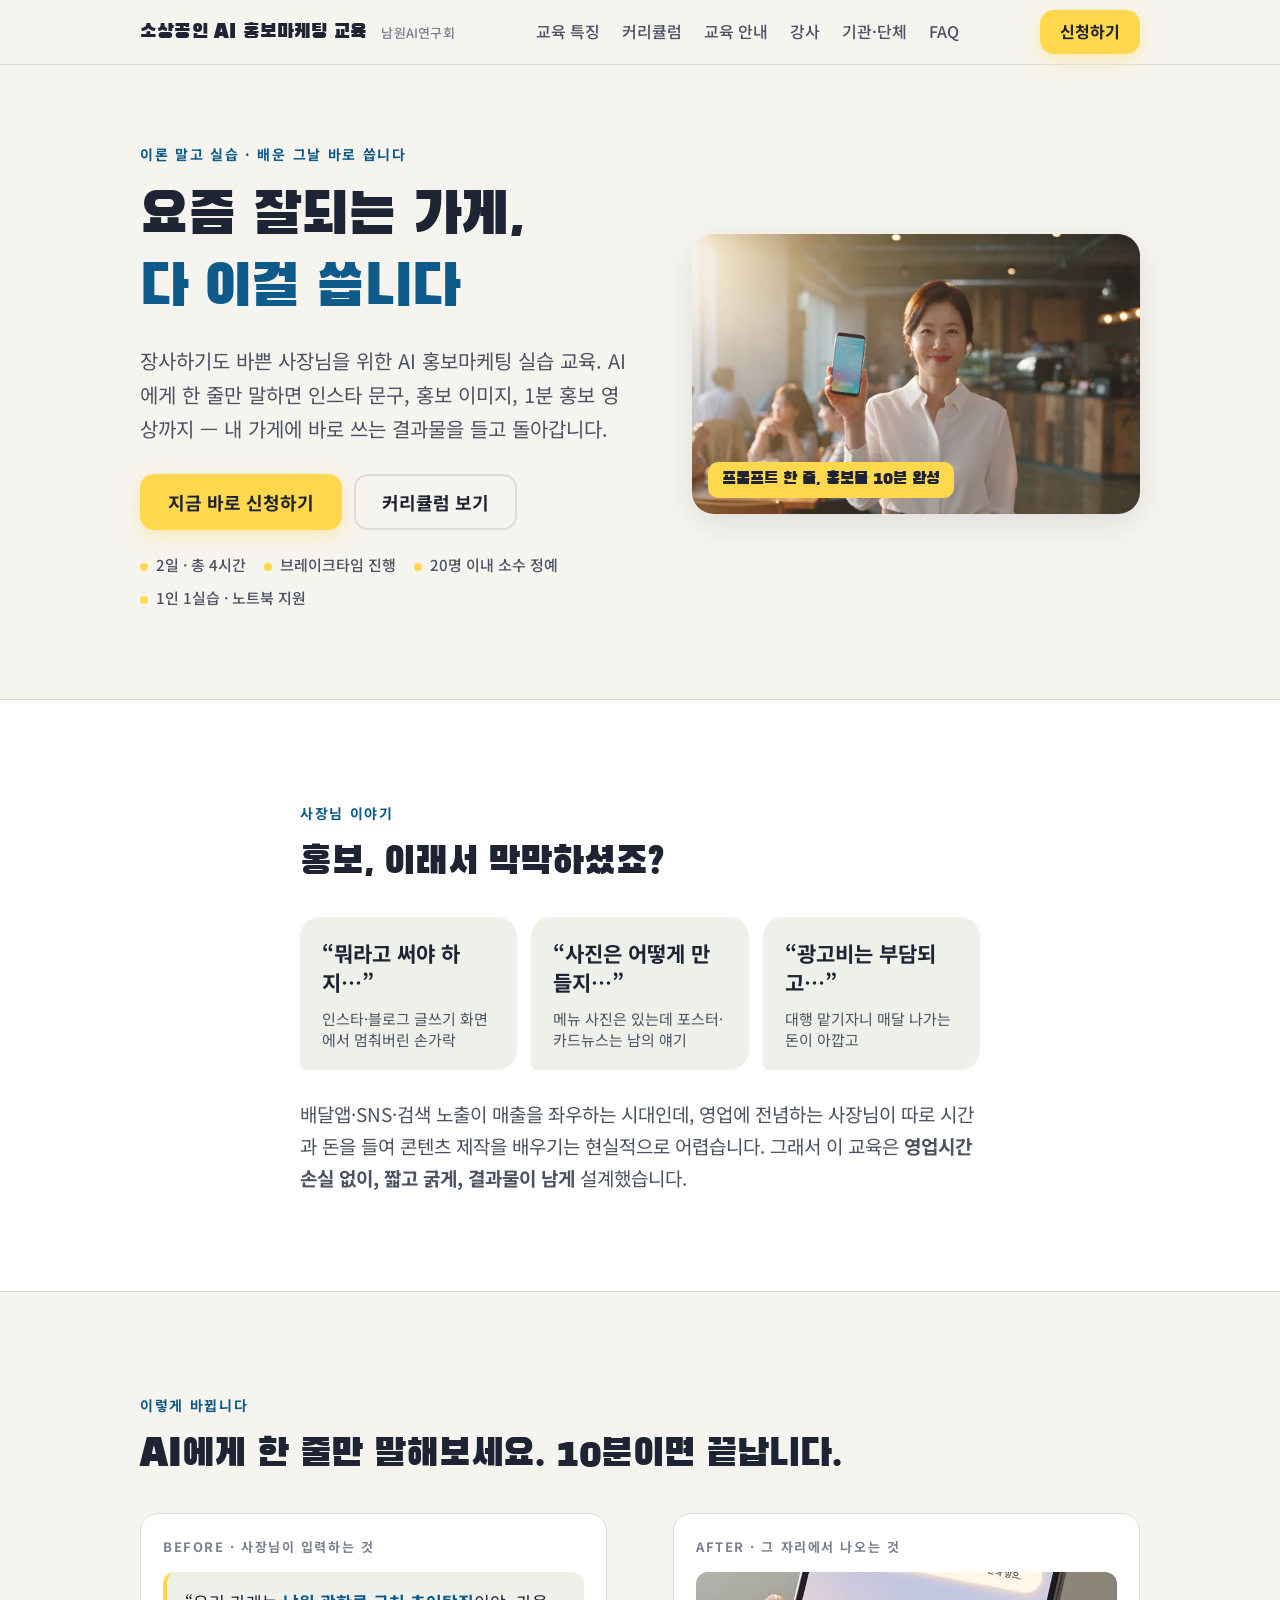
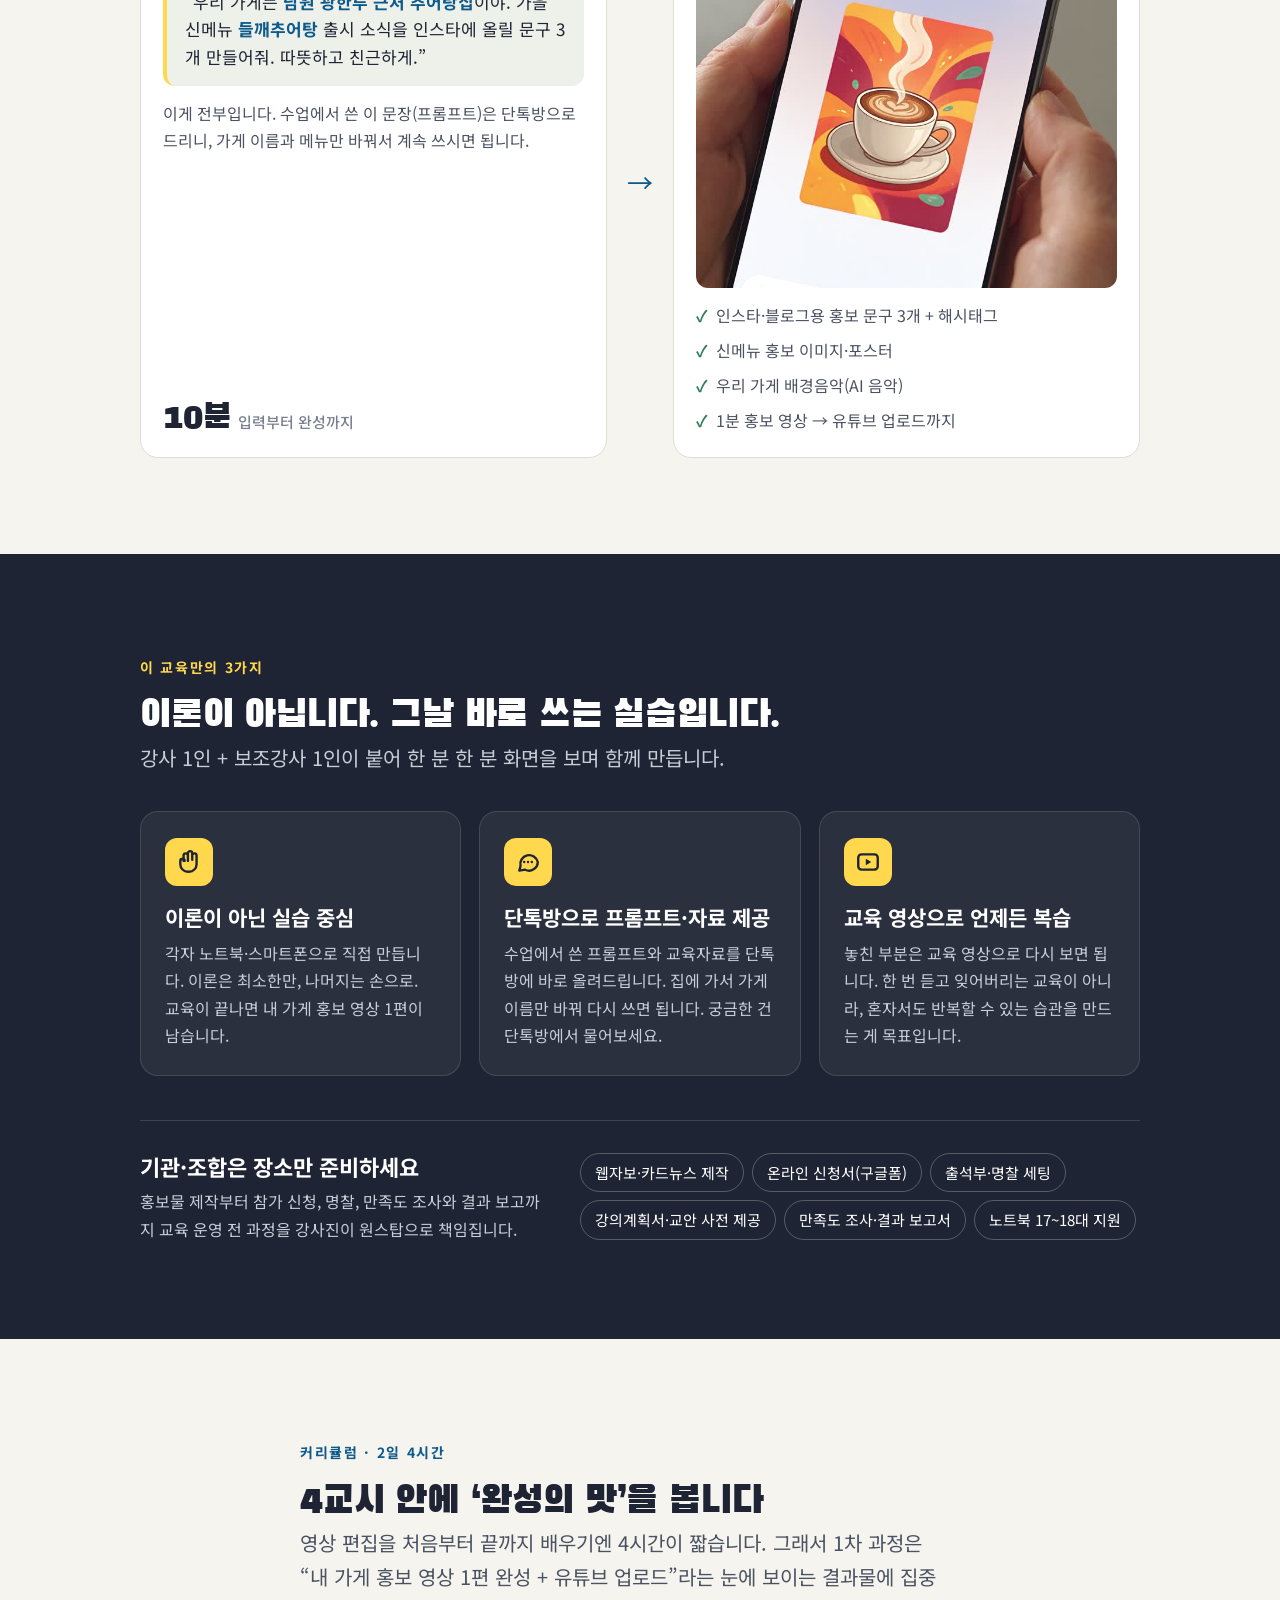
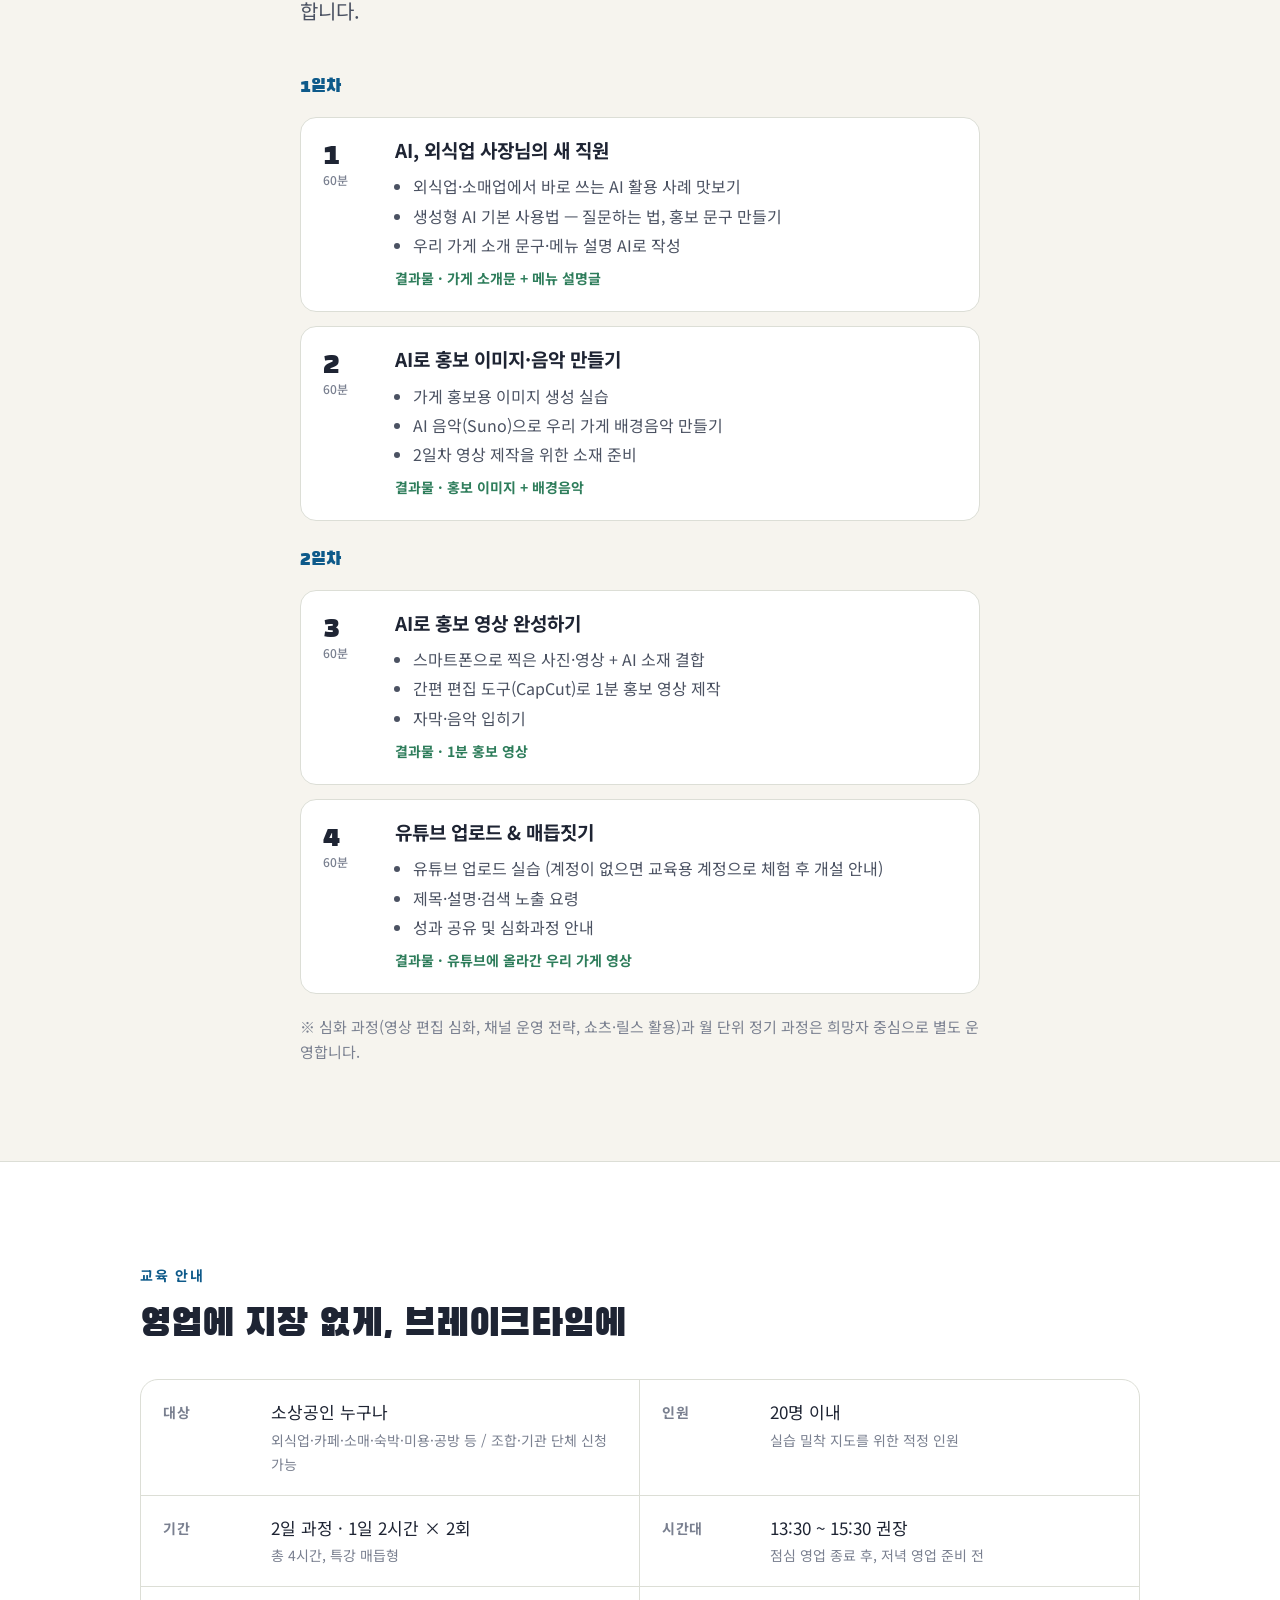
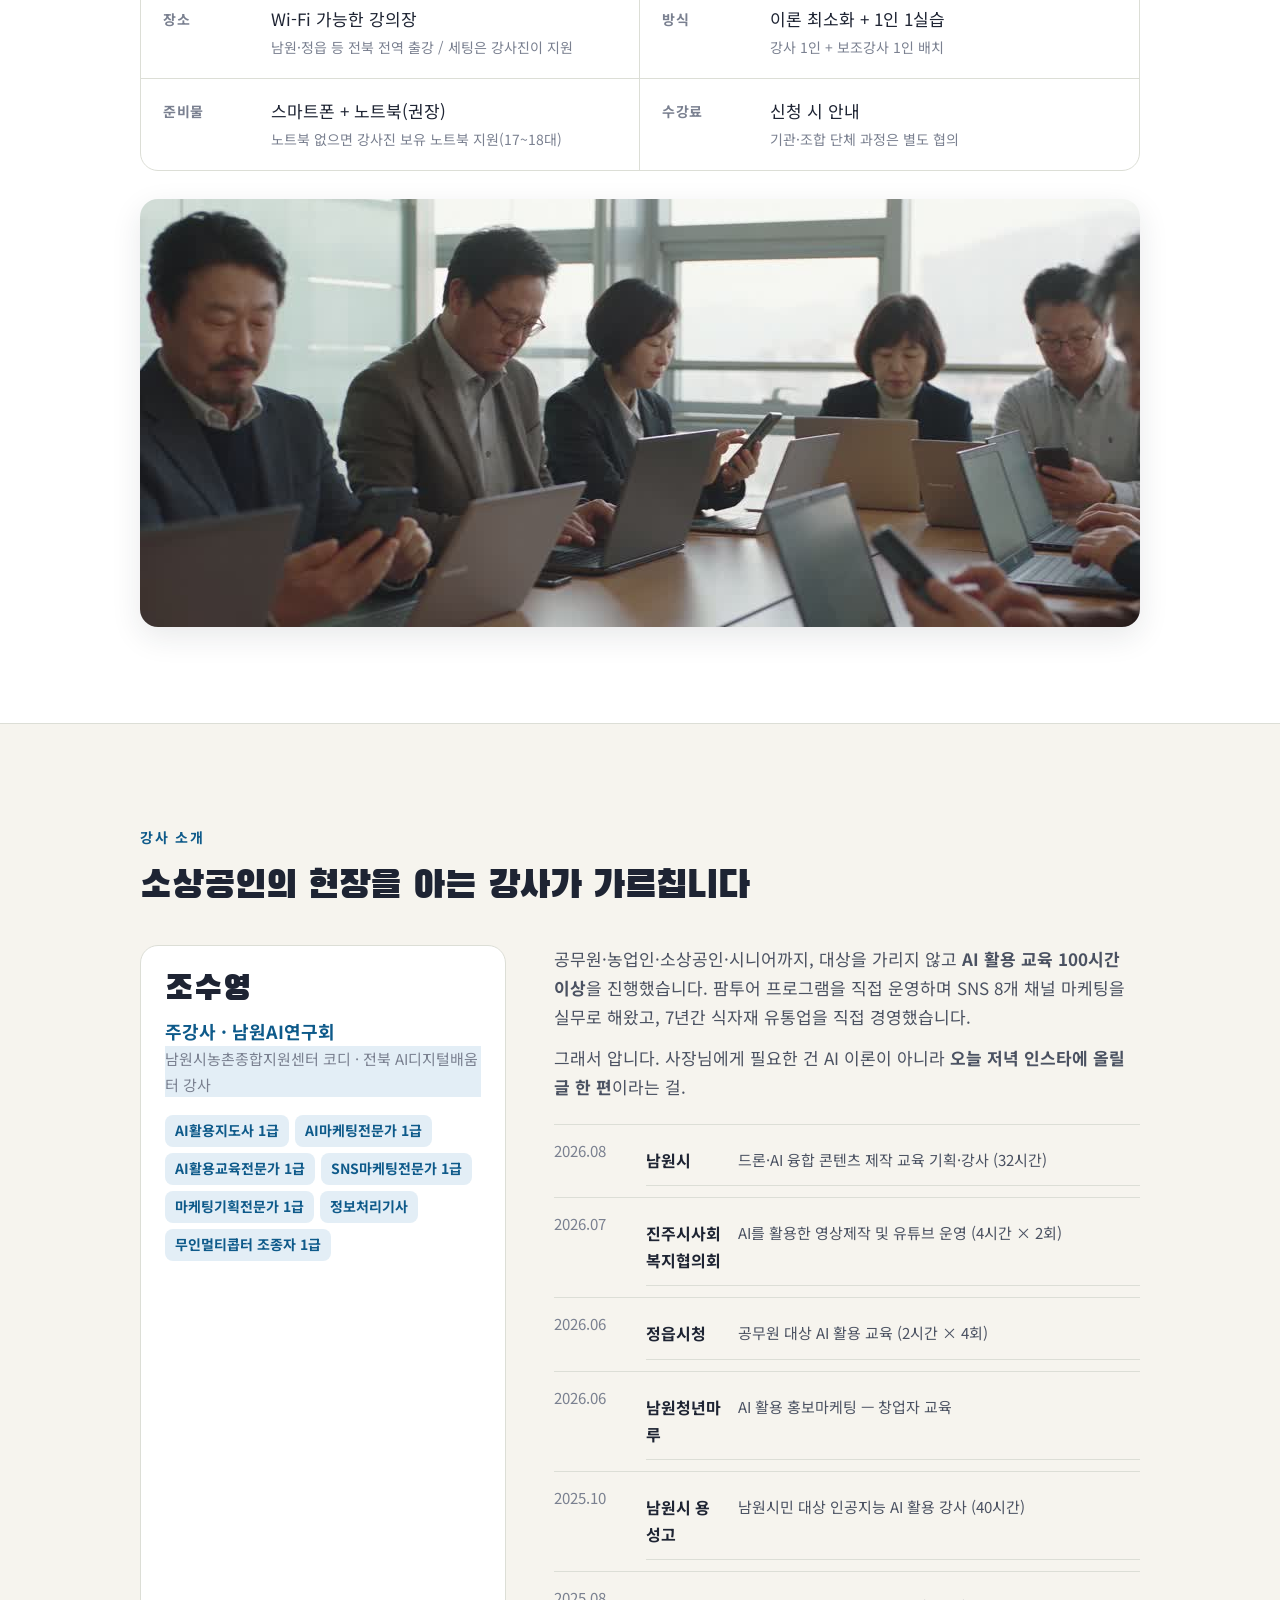
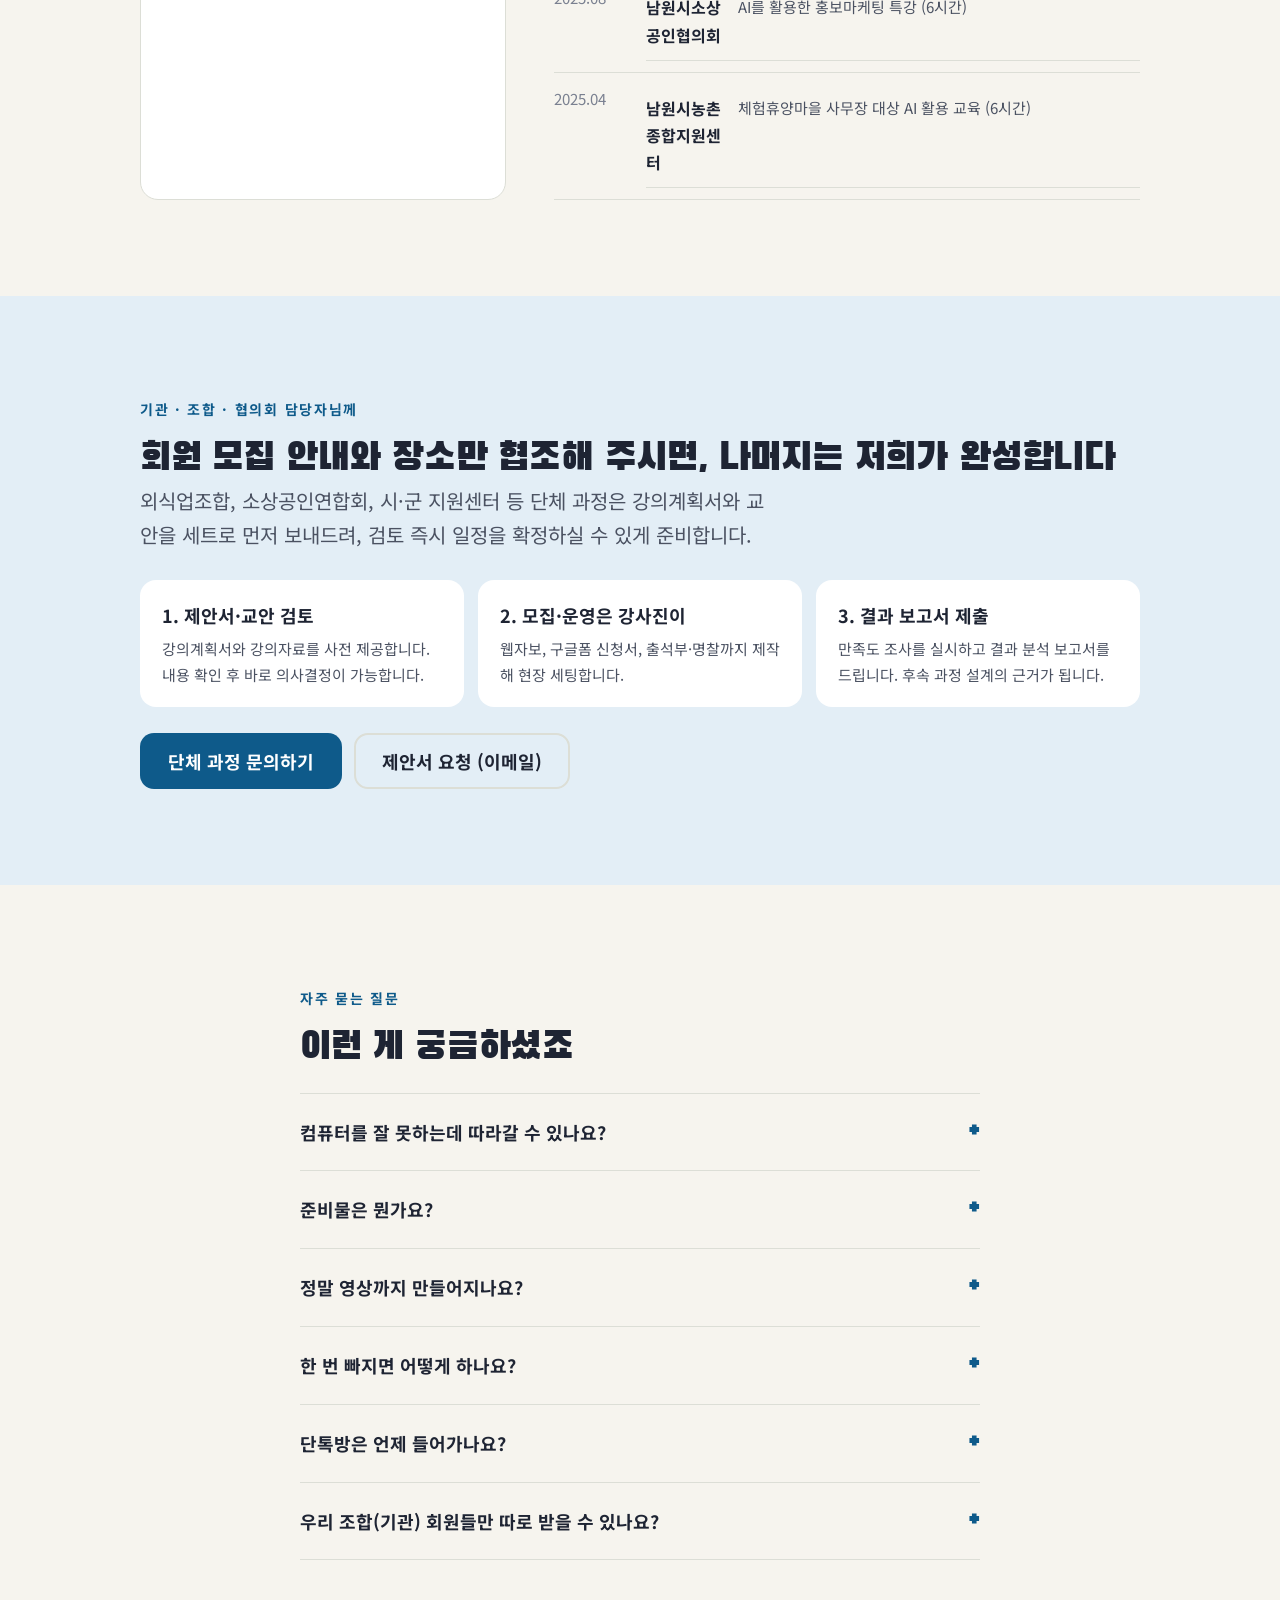
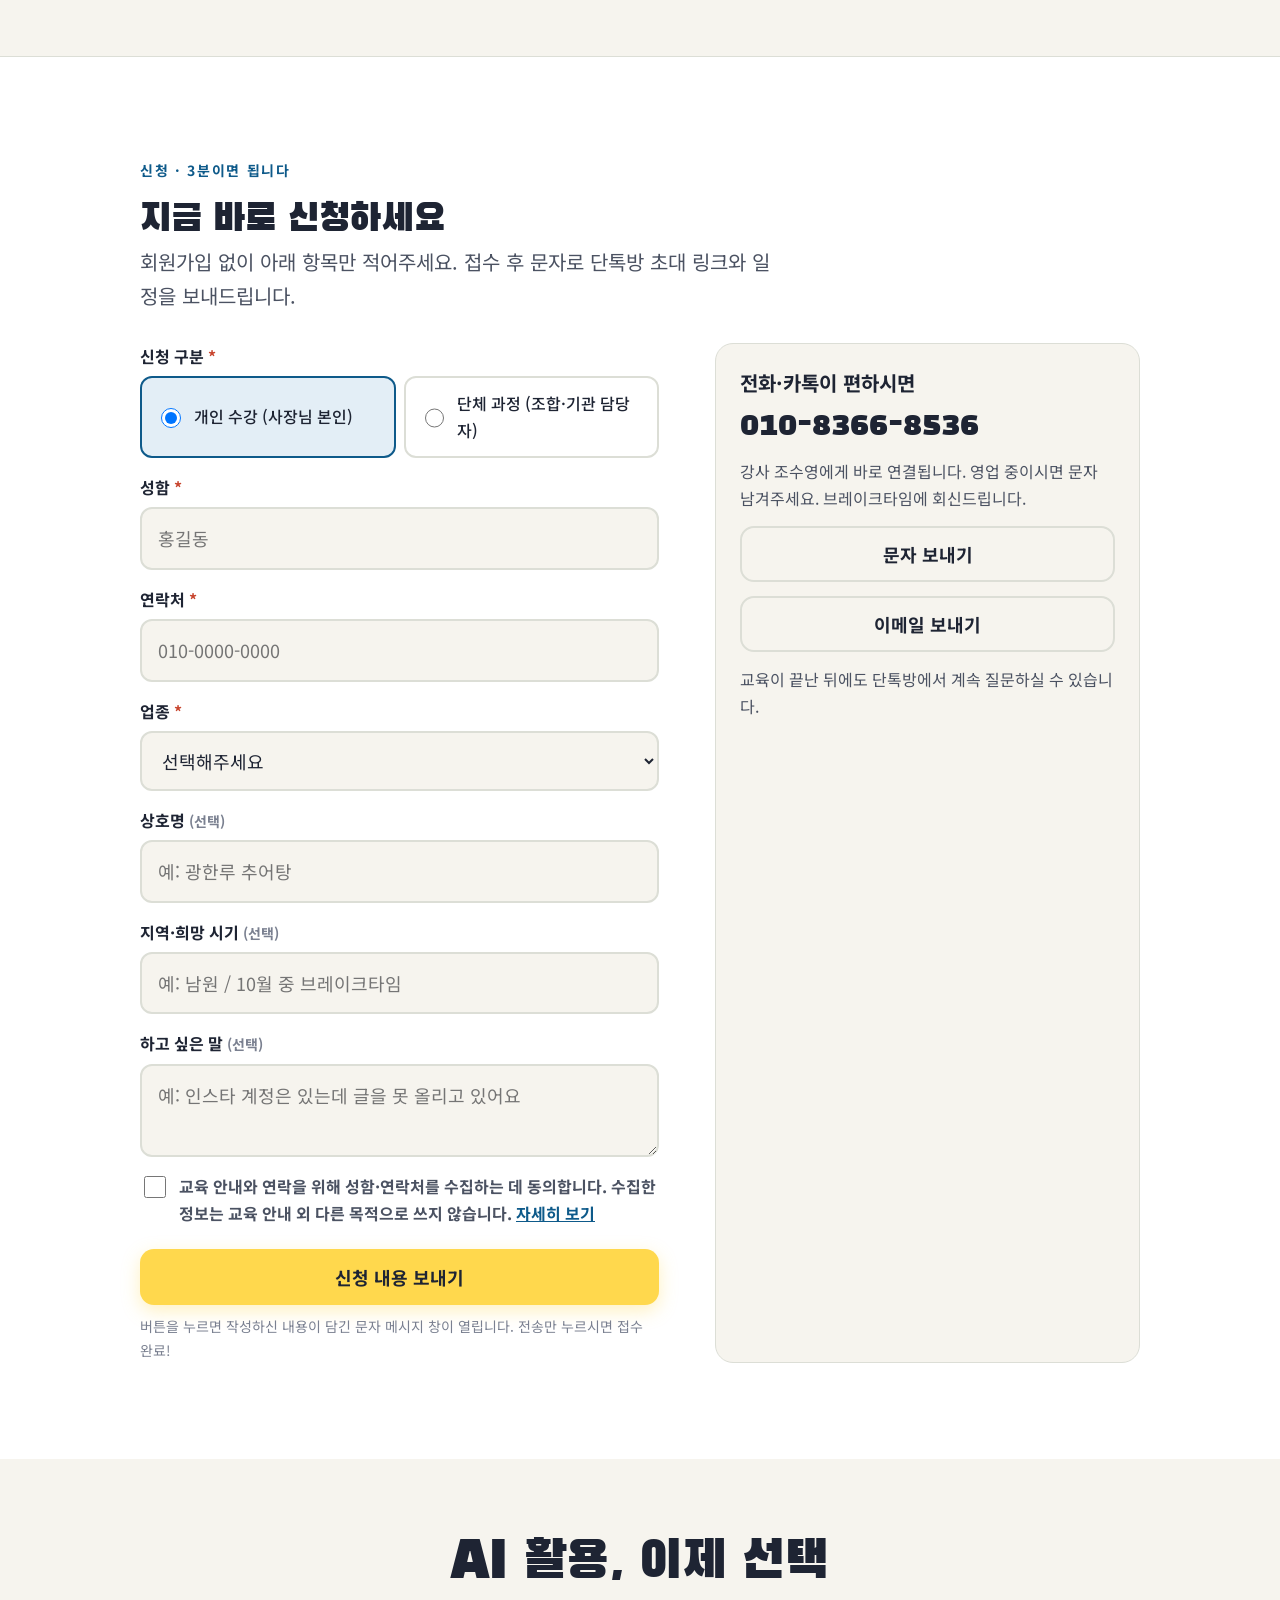
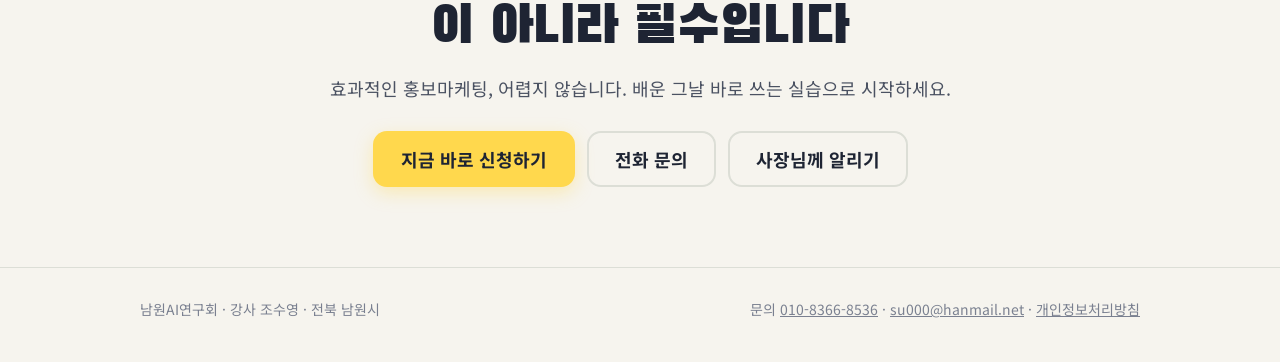
==== index.html @ a5dde3c8 "소상공인 AI 홍보마케팅 교육 안내 홈페이지 구축 업로드한 기획 자료를 바탕으로 신청 전환용 원페이지 랜딩 사이트를 구성했습니다. 빌드 도구 없이 동작하는 정적 사이트입니다.  주" ====
<!doctype html>
<html lang="ko">
<head>
<meta charset="utf-8">
<meta name="viewport" content="width=device-width, initial-scale=1">
<title>소상공인 AI 홍보마케팅 교육 | 남원AI연구회 · 강사 조수영</title>
<meta name="description" content="이론 말고 실습으로, 배운 그날 바로 우리 가게에 쓰는 소상공인 AI 홍보마케팅 교육. 2일 4시간 · 브레이크타임 진행 · 20명 이내 · 1인 1실습 · 노트북 지원. 남원AI연구회 강사 조수영.">
<meta name="author" content="남원AI연구회 · 조수영">
<meta name="keywords" content="소상공인 AI 교육, AI 홍보마케팅, 남원 AI 교육, 자영업 마케팅 교육, 챗GPT 교육, AI 영상제작 교육">
<meta name="theme-color" content="#FFD84D">
<link rel="canonical" href="https://xn--ai-he2iv73b8zdy2gupbu8y5pq9oj55i.xn--ok0b850bc9gv3i.com/">

<link rel="preconnect" href="https://fonts.googleapis.com">
<link rel="preconnect" href="https://fonts.gstatic.com" crossorigin>
<link rel="stylesheet" href="https://fonts.googleapis.com/css2?family=Black+Han+Sans&family=Noto+Sans+KR:wght@400;500;700&display=swap">

<!-- 카카오톡·SNS 공유 미리보기 -->
<meta property="og:site_name" content="소상공인 AI 홍보마케팅 교육">
<meta property="og:title" content="요즘 잘되는 가게, 다 이걸 씁니다 — 소상공인 AI 홍보마케팅 교육">
<meta property="og:description" content="이론 말고 실습으로, 배운 그날 바로 우리 가게에 씁니다. 2일 4시간 · 브레이크타임 · 1인 1실습">
<meta property="og:image" content="https://xn--ai-he2iv73b8zdy2gupbu8y5pq9oj55i.xn--ok0b850bc9gv3i.com/assets/img/hero.jpg">
<meta property="og:image:width" content="1280">
<meta property="og:image:height" content="720">
<meta property="og:image:alt" content="스마트폰으로 AI 홍보물을 만드는 가게 사장님">
<meta property="og:url" content="https://xn--ai-he2iv73b8zdy2gupbu8y5pq9oj55i.xn--ok0b850bc9gv3i.com/">
<meta property="og:type" content="website">
<meta property="og:locale" content="ko_KR">
<meta name="twitter:card" content="summary_large_image">
<meta name="twitter:title" content="요즘 잘되는 가게, 다 이걸 씁니다 — 소상공인 AI 홍보마케팅 교육">
<meta name="twitter:description" content="이론 말고 실습으로, 배운 그날 바로 우리 가게에 씁니다. 2일 4시간 · 1인 1실습">
<meta name="twitter:image" content="https://xn--ai-he2iv73b8zdy2gupbu8y5pq9oj55i.xn--ok0b850bc9gv3i.com/assets/img/hero.jpg">

<link rel="icon" href="assets/img/favicon.svg" type="image/svg+xml">
<link rel="apple-touch-icon" href="assets/img/favicon.svg">
<link rel="stylesheet" href="assets/css/style.css">

<script type="application/ld+json">
{
  "@context": "https://schema.org",
  "@graph": [
    {
      "@type": "Course",
      "name": "소상공인 AI 홍보마케팅 교육",
      "description": "소상공인이 AI로 홍보 문구·이미지·음악·1분 홍보 영상을 직접 만들고 유튜브에 올리는 실습 중심 교육. 2일 총 4시간 과정.",
      "inLanguage": "ko",
      "teaches": ["생성형 AI 활용", "홍보 문구 작성", "AI 이미지 생성", "AI 음악 제작", "홍보 영상 편집", "유튜브 업로드"],
      "provider": {
        "@type": "Organization",
        "name": "남원AI연구회",
        "areaServed": "전라북도",
        "telephone": "+82-10-8366-8536",
        "email": "su000@hanmail.net"
      },
      "hasCourseInstance": {
        "@type": "CourseInstance",
        "courseMode": "onsite",
        "courseWorkload": "PT4H",
        "location": {
          "@type": "Place",
          "name": "Wi-Fi 가능한 강의장 (전북 전역 출강)",
          "address": { "@type": "PostalAddress", "addressRegion": "전라북도", "addressCountry": "KR" }
        },
        "instructor": {
          "@type": "Person",
          "name": "조수영",
          "jobTitle": "AI 활용 교육 강사",
          "affiliation": { "@type": "Organization", "name": "남원AI연구회" }
        }
      }
    },
    {
      "@type": "FAQPage",
      "mainEntity": [
        { "@type": "Question", "name": "컴퓨터를 잘 못하는데 따라갈 수 있나요?", "acceptedAnswer": { "@type": "Answer", "text": "네. 카카오톡을 쓰실 수 있으면 충분합니다. 첫 시간에 크롬 설치와 구글 계정 찾기부터 함께 하고, 강사와 보조강사가 한 분씩 화면을 보며 도와드립니다." } },
        { "@type": "Question", "name": "준비물은 뭔가요?", "acceptedAnswer": { "@type": "Answer", "text": "스마트폰만 있으면 됩니다. 노트북이 있으면 더 좋고, 없으면 강사진이 보유한 노트북(17~18대)을 빌려드립니다." } },
        { "@type": "Question", "name": "정말 영상까지 만들어지나요?", "acceptedAnswer": { "@type": "Answer", "text": "네. 2일차에 스마트폰으로 찍은 사진·영상과 AI로 만든 이미지·음악을 합쳐 1분 홍보 영상을 완성하고, 그 자리에서 유튜브에 올립니다." } },
        { "@type": "Question", "name": "한 번 빠지면 어떻게 하나요?", "acceptedAnswer": { "@type": "Answer", "text": "교육 영상으로 복습하실 수 있고, 단톡방에 프롬프트와 자료가 모두 올라가 있습니다." } },
        { "@type": "Question", "name": "단톡방은 언제 들어가나요?", "acceptedAnswer": { "@type": "Answer", "text": "신청이 접수되면 문자로 단톡방 초대 링크를 보내드립니다." } },
        { "@type": "Question", "name": "우리 조합(기관) 회원들만 따로 받을 수 있나요?", "acceptedAnswer": { "@type": "Answer", "text": "네. 20명 이내 단체 과정으로 출강합니다. 장소와 회원 모집 안내만 협조해 주시면 홍보물·신청서·명찰·만족도 조사·결과 보고까지 강사진이 맡습니다." } }
      ]
    }
  ]
}
</script>
</head>
<body>
<a class="skip" href="#top">본문 바로가기</a>

<header class="top">
  <div class="wrap">
    <a class="brand" href="#top">소상공인 AI 홍보마케팅 교육 <small>남원AI연구회</small></a>
    <nav class="nav" id="nav" aria-label="주요 메뉴">
      <a href="#why">교육 특징</a><a href="#curri">커리큘럼</a><a href="#info">교육 안내</a><a href="#who">강사</a><a href="#org">기관·단체</a><a href="#faq">FAQ</a>
    </nav>
    <button class="navtoggle" id="navToggle" type="button" aria-expanded="false" aria-controls="nav" aria-label="메뉴 열기">
      <span aria-hidden="true"></span><span aria-hidden="true"></span><span aria-hidden="true"></span>
    </button>
    <a class="btn btn-primary top-cta" href="#apply">신청하기</a>
  </div>
</header>

<main id="top">
<section class="hero">
  <div class="wrap">
    <div>
      <span class="eyebrow">이론 말고 실습 · 배운 그날 바로 씁니다</span>
      <h1>요즘 잘되는 가게,<span>다 이걸 씁니다</span></h1>
      <p class="lead">장사하기도 바쁜 사장님을 위한 AI 홍보마케팅 실습 교육. AI에게 한 줄만 말하면 인스타 문구, 홍보 이미지, 1분 홍보 영상까지 — 내 가게에 바로 쓰는 결과물을 들고 돌아갑니다.</p>
      <div class="cta">
        <a class="btn btn-primary" href="#apply">지금 바로 신청하기</a>
        <a class="btn btn-ghost" href="#curri">커리큘럼 보기</a>
      </div>
      <div class="facts">
        <span>2일 · 총 4시간</span><span>브레이크타임 진행</span><span>20명 이내 소수 정예</span><span>1인 1실습 · 노트북 지원</span>
      </div>
    </div>
    <div class="hero-media">
      <!-- 홍보영상을 유튜브에 올린 뒤에는 아래 <img> 대신 <iframe> 임베드로 교체하세요. -->
      <img src="assets/img/hero.jpg" alt="가게 앞에서 스마트폰을 들고 웃고 있는 카페 사장님" width="1280" height="720" fetchpriority="high" decoding="async">
      <div class="hero-tag">프롬프트 한 줄, 홍보물 10분 완성</div>
    </div>
  </div>
</section>

<section class="pain reveal">
  <div class="wrap narrow">
    <span class="eyebrow">사장님 이야기</span>
    <h2>홍보, 이래서 막막하셨죠?</h2>
    <div class="bubbles">
      <div class="bubble">“뭐라고 써야 하지…”<small>인스타·블로그 글쓰기 화면에서 멈춰버린 손가락</small></div>
      <div class="bubble">“사진은 어떻게 만들지…”<small>메뉴 사진은 있는데 포스터·카드뉴스는 남의 얘기</small></div>
      <div class="bubble">“광고비는 부담되고…”<small>대행 맡기자니 매달 나가는 돈이 아깝고</small></div>
    </div>
    <p class="after">배달앱·SNS·검색 노출이 매출을 좌우하는 시대인데, 영업에 전념하는 사장님이 따로 시간과 돈을 들여 콘텐츠 제작을 배우기는 현실적으로 어렵습니다. 그래서 이 교육은 <b>영업시간 손실 없이, 짧고 굵게, 결과물이 남게</b> 설계했습니다.</p>
  </div>
</section>

<section id="how" class="reveal">
  <div class="wrap">
    <span class="eyebrow">이렇게 바뀝니다</span>
    <h2>AI에게 한 줄만 말해보세요. 10분이면 끝납니다.</h2>
    <div class="ba">
      <div class="ba-card">
        <div class="lab">BEFORE · 사장님이 입력하는 것</div>
        <div class="prompt">“우리 가게는 <b>남원 광한루 근처 추어탕집</b>이야. 가을 신메뉴 <b>들깨추어탕</b> 출시 소식을 인스타에 올릴 문구 3개 만들어줘. 따뜻하고 친근하게.”</div>
        <p class="ba-note">이게 전부입니다. 수업에서 쓴 이 문장(프롬프트)은 단톡방으로 드리니, 가게 이름과 메뉴만 바꿔서 계속 쓰시면 됩니다.</p>
        <div class="timer">10분<small>입력부터 완성까지</small></div>
      </div>
      <div class="ba-arrow" aria-hidden="true">→</div>
      <div class="ba-card">
        <div class="lab">AFTER · 그 자리에서 나오는 것</div>
        <img src="assets/img/phone.jpg" alt="스마트폰 화면에 AI가 만든 카페 홍보 이미지가 떠 있는 모습" width="720" height="1280" loading="lazy" decoding="async">
        <div class="outs">
          <div>인스타·블로그용 홍보 문구 3개 + 해시태그</div>
          <div>신메뉴 홍보 이미지·포스터</div>
          <div>우리 가게 배경음악(AI 음악)</div>
          <div>1분 홍보 영상 → 유튜브 업로드까지</div>
        </div>
      </div>
    </div>
  </div>
</section>

<section class="why" id="why">
  <div class="wrap">
    <span class="eyebrow">이 교육만의 3가지</span>
    <h2>이론이 아닙니다. 그날 바로 쓰는 실습입니다.</h2>
    <p class="lead">강사 1인 + 보조강사 1인이 붙어 한 분 한 분 화면을 보며 함께 만듭니다.</p>
    <div class="pillars">
      <div class="pillar">
        <div class="ic" aria-hidden="true"><svg width="26" height="26" viewBox="0 0 24 24" fill="none" stroke="currentColor" stroke-width="2.2" stroke-linecap="round" stroke-linejoin="round"><path d="M7 11V6a2 2 0 0 1 4 0v5M11 10V4a2 2 0 0 1 4 0v6M15 10V6a2 2 0 0 1 4 0v8a7 7 0 0 1-7 7h-1a7 7 0 0 1-7-7v-3a2 2 0 0 1 4 0"/></svg></div>
        <h3>이론이 아닌 실습 중심</h3>
        <p>각자 노트북·스마트폰으로 직접 만듭니다. 이론은 최소한만, 나머지는 손으로. 교육이 끝나면 내 가게 홍보 영상 1편이 남습니다.</p>
      </div>
      <div class="pillar">
        <div class="ic" aria-hidden="true"><svg width="26" height="26" viewBox="0 0 24 24" fill="none" stroke="currentColor" stroke-width="2.2" stroke-linecap="round" stroke-linejoin="round"><path d="M21 12a8 8 0 0 1-11.6 7.1L4 20l1.1-4.3A8 8 0 1 1 21 12z"/><path d="M8.5 12h.01M12 12h.01M15.5 12h.01"/></svg></div>
        <h3>단톡방으로 프롬프트·자료 제공</h3>
        <p>수업에서 쓴 프롬프트와 교육자료를 단톡방에 바로 올려드립니다. 집에 가서 가게 이름만 바꿔 다시 쓰면 됩니다. 궁금한 건 단톡방에서 물어보세요.</p>
      </div>
      <div class="pillar">
        <div class="ic" aria-hidden="true"><svg width="26" height="26" viewBox="0 0 24 24" fill="none" stroke="currentColor" stroke-width="2.2" stroke-linecap="round" stroke-linejoin="round"><rect x="3" y="5" width="18" height="14" rx="3"/><path d="M10 9l5 3-5 3z" fill="currentColor" stroke="none"/></svg></div>
        <h3>교육 영상으로 언제든 복습</h3>
        <p>놓친 부분은 교육 영상으로 다시 보면 됩니다. 한 번 듣고 잊어버리는 교육이 아니라, 혼자서도 반복할 수 있는 습관을 만드는 게 목표입니다.</p>
      </div>
    </div>
    <div class="onestop">
      <div>
        <h3>기관·조합은 장소만 준비하세요</h3>
        <p>홍보물 제작부터 참가 신청, 명찰, 만족도 조사와 결과 보고까지 교육 운영 전 과정을 강사진이 원스탑으로 책임집니다.</p>
      </div>
      <div class="chips">
        <span class="chip">웹자보·카드뉴스 제작</span><span class="chip">온라인 신청서(구글폼)</span><span class="chip">출석부·명찰 세팅</span><span class="chip">강의계획서·교안 사전 제공</span><span class="chip">만족도 조사·결과 보고서</span><span class="chip">노트북 17~18대 지원</span>
      </div>
    </div>
  </div>
</section>

<section id="curri" class="reveal">
  <div class="wrap narrow">
    <span class="eyebrow">커리큘럼 · 2일 4시간</span>
    <h2>4교시 안에 ‘완성의 맛’을 봅니다</h2>
    <p class="lead">영상 편집을 처음부터 끝까지 배우기엔 4시간이 짧습니다. 그래서 1차 과정은 “내 가게 홍보 영상 1편 완성 + 유튜브 업로드”라는 눈에 보이는 결과물에 집중합니다.</p>
    <div class="curri">
      <div class="day">1일차</div>
      <div class="lesson">
        <div class="n">1<small>60분</small></div>
        <h3>AI, 외식업 사장님의 새 직원</h3>
        <ul><li>외식업·소매업에서 바로 쓰는 AI 활용 사례 맛보기</li><li>생성형 AI 기본 사용법 — 질문하는 법, 홍보 문구 만들기</li><li>우리 가게 소개 문구·메뉴 설명 AI로 작성</li></ul>
        <div class="out">결과물 · 가게 소개문 + 메뉴 설명글</div>
      </div>
      <div class="lesson">
        <div class="n">2<small>60분</small></div>
        <h3>AI로 홍보 이미지·음악 만들기</h3>
        <ul><li>가게 홍보용 이미지 생성 실습</li><li>AI 음악(Suno)으로 우리 가게 배경음악 만들기</li><li>2일차 영상 제작을 위한 소재 준비</li></ul>
        <div class="out">결과물 · 홍보 이미지 + 배경음악</div>
      </div>
      <div class="day">2일차</div>
      <div class="lesson">
        <div class="n">3<small>60분</small></div>
        <h3>AI로 홍보 영상 완성하기</h3>
        <ul><li>스마트폰으로 찍은 사진·영상 + AI 소재 결합</li><li>간편 편집 도구(CapCut)로 1분 홍보 영상 제작</li><li>자막·음악 입히기</li></ul>
        <div class="out">결과물 · 1분 홍보 영상</div>
      </div>
      <div class="lesson">
        <div class="n">4<small>60분</small></div>
        <h3>유튜브 업로드 &amp; 매듭짓기</h3>
        <ul><li>유튜브 업로드 실습 (계정이 없으면 교육용 계정으로 체험 후 개설 안내)</li><li>제목·설명·검색 노출 요령</li><li>성과 공유 및 심화과정 안내</li></ul>
        <div class="out">결과물 · 유튜브에 올라간 우리 가게 영상</div>
      </div>
    </div>
    <p class="note">※ 심화 과정(영상 편집 심화, 채널 운영 전략, 쇼츠·릴스 활용)과 월 단위 정기 과정은 희망자 중심으로 별도 운영합니다.</p>
  </div>
</section>

<section class="info" id="info">
  <div class="wrap">
    <span class="eyebrow">교육 안내</span>
    <h2>영업에 지장 없게, 브레이크타임에</h2>
    <dl class="infogrid">
      <div><dt>대상</dt><dd>소상공인 누구나 <small>외식업·카페·소매·숙박·미용·공방 등 / 조합·기관 단체 신청 가능</small></dd></div>
      <div><dt>인원</dt><dd>20명 이내 <small>실습 밀착 지도를 위한 적정 인원</small></dd></div>
      <div><dt>기간</dt><dd>2일 과정 · 1일 2시간 × 2회 <small>총 4시간, 특강 매듭형</small></dd></div>
      <div><dt>시간대</dt><dd>13:30 ~ 15:30 권장 <small>점심 영업 종료 후, 저녁 영업 준비 전</small></dd></div>
      <div><dt>장소</dt><dd>Wi-Fi 가능한 강의장 <small>남원·정읍 등 전북 전역 출강 / 세팅은 강사진이 지원</small></dd></div>
      <div><dt>방식</dt><dd>이론 최소화 + 1인 1실습 <small>강사 1인 + 보조강사 1인 배치</small></dd></div>
      <div><dt>준비물</dt><dd>스마트폰 + 노트북(권장) <small>노트북 없으면 강사진 보유 노트북 지원(17~18대)</small></dd></div>
      <div><dt>수강료</dt><dd>신청 시 안내 <small>기관·조합 단체 과정은 별도 협의</small></dd></div>
    </dl>
    <div class="classpic"><img src="assets/img/class.jpg" alt="노트북과 스마트폰으로 실습 중인 소상공인 수강생들" width="1000" height="563" loading="lazy" decoding="async"></div>
  </div>
</section>

<section id="who" class="reveal">
  <div class="wrap">
    <span class="eyebrow">강사 소개</span>
    <h2>소상공인의 현장을 아는 강사가 가르칩니다</h2>
    <div class="who">
      <div class="card-name">
        <div class="nm">조수영</div>
        <div class="role">주강사 · 남원AI연구회</div>
        <div class="org">남원시농촌종합지원센터 코디 · 전북 AI디지털배움터 강사</div>
        <ul class="certs">
          <li>AI활용지도사 1급</li><li>AI마케팅전문가 1급</li><li>AI활용교육전문가 1급</li><li>SNS마케팅전문가 1급</li><li>마케팅기획전문가 1급</li><li>정보처리기사</li><li>무인멀티콥터 조종자 1급</li>
        </ul>
      </div>
      <div class="bio">
        <p>공무원·농업인·소상공인·시니어까지, 대상을 가리지 않고 <b>AI 활용 교육 100시간 이상</b>을 진행했습니다. 팜투어 프로그램을 직접 운영하며 SNS 8개 채널 마케팅을 실무로 해왔고, 7년간 식자재 유통업을 직접 경영했습니다.</p>
        <p>그래서 압니다. 사장님에게 필요한 건 AI 이론이 아니라 <b>오늘 저녁 인스타에 올릴 글 한 편</b>이라는 걸.</p>
        <div class="hist">
          <div><time>2026.08</time><div><b>남원시</b><span>드론·AI 융합 콘텐츠 제작 교육 기획·강사 (32시간)</span></div></div>
          <div><time>2026.07</time><div><b>진주시사회복지협의회</b><span>AI를 활용한 영상제작 및 유튜브 운영 (4시간 × 2회)</span></div></div>
          <div><time>2026.06</time><div><b>정읍시청</b><span>공무원 대상 AI 활용 교육 (2시간 × 4회)</span></div></div>
          <div><time>2026.06</time><div><b>남원청년마루</b><span>AI 활용 홍보마케팅 — 창업자 교육</span></div></div>
          <div><time>2025.10</time><div><b>남원시 용성고</b><span>남원시민 대상 인공지능 AI 활용 강사 (40시간)</span></div></div>
          <div><time>2025.08</time><div><b>남원시소상공인협의회</b><span>AI를 활용한 홍보마케팅 특강 (6시간)</span></div></div>
          <div><time>2025.04</time><div><b>남원시농촌종합지원센터</b><span>체험휴양마을 사무장 대상 AI 활용 교육 (6시간)</span></div></div>
        </div>
      </div>
    </div>
  </div>
</section>

<section class="org" id="org">
  <div class="wrap">
    <span class="eyebrow">기관 · 조합 · 협의회 담당자님께</span>
    <h2>회원 모집 안내와 장소만 협조해 주시면, 나머지는 저희가 완성합니다</h2>
    <p class="lead">외식업조합, 소상공인연합회, 시·군 지원센터 등 단체 과정은 강의계획서와 교안을 세트로 먼저 보내드려, 검토 즉시 일정을 확정하실 수 있게 준비합니다.</p>
    <div class="steps">
      <div class="step"><b>1. 제안서·교안 검토</b><p>강의계획서와 강의자료를 사전 제공합니다. 내용 확인 후 바로 의사결정이 가능합니다.</p></div>
      <div class="step"><b>2. 모집·운영은 강사진이</b><p>웹자보, 구글폼 신청서, 출석부·명찰까지 제작해 현장 세팅합니다.</p></div>
      <div class="step"><b>3. 결과 보고서 제출</b><p>만족도 조사를 실시하고 결과 분석 보고서를 드립니다. 후속 과정 설계의 근거가 됩니다.</p></div>
    </div>
    <div class="org-cta">
      <a class="btn btn-deep" href="#apply" data-pick-group>단체 과정 문의하기</a>
      <a class="btn btn-ghost" href="mailto:su000@hanmail.net?subject=소상공인 AI 교육 제안서 요청">제안서 요청 (이메일)</a>
    </div>
  </div>
</section>

<section id="faq" class="reveal">
  <div class="wrap narrow">
    <span class="eyebrow">자주 묻는 질문</span>
    <h2>이런 게 궁금하셨죠</h2>
    <div class="faqs">
      <details><summary>컴퓨터를 잘 못하는데 따라갈 수 있나요?</summary><p>네. 카카오톡을 쓰실 수 있으면 충분합니다. 첫 시간에 크롬 설치와 구글 계정 찾기부터 함께 하고, 강사와 보조강사가 한 분씩 화면을 보며 도와드립니다. 60대 어르신 대상 교육도 여러 번 진행했습니다.</p></details>
      <details><summary>준비물은 뭔가요?</summary><p>스마트폰만 있으면 됩니다. 노트북이 있으면 개인 계정과 기록이 남아 더 좋고, 없으면 강사진이 보유한 노트북(17~18대)을 빌려드립니다.</p></details>
      <details><summary>정말 영상까지 만들어지나요?</summary><p>네. 2일차에 스마트폰으로 찍은 사진·영상과 AI로 만든 이미지·음악을 합쳐 1분 홍보 영상을 완성하고, 그 자리에서 유튜브에 올립니다. 유튜브 계정이 없으면 교육용 계정으로 먼저 체험한 뒤 개설을 도와드립니다.</p></details>
      <details><summary>한 번 빠지면 어떻게 하나요?</summary><p>교육 영상으로 복습하실 수 있고, 단톡방에 프롬프트와 자료가 모두 올라가 있습니다. 궁금한 건 단톡방에 질문하시면 됩니다.</p></details>
      <details><summary>단톡방은 언제 들어가나요?</summary><p>신청이 접수되면 문자로 단톡방 초대 링크를 보내드립니다. 교육 전에 미리 준비할 것과 일정 안내도 단톡방에서 드립니다.</p></details>
      <details><summary>우리 조합(기관) 회원들만 따로 받을 수 있나요?</summary><p>네. 20명 이내 단체 과정으로 출강합니다. 장소(인터넷 가능)와 회원 모집 안내만 협조해 주시면 홍보물·신청서·명찰·만족도 조사·결과 보고까지 강사진이 맡습니다.</p></details>
    </div>
  </div>
</section>

<section class="apply" id="apply">
  <div class="wrap">
    <span class="eyebrow">신청 · 3분이면 됩니다</span>
    <h2>지금 바로 신청하세요</h2>
    <p class="lead">회원가입 없이 아래 항목만 적어주세요. 접수 후 문자로 단톡방 초대 링크와 일정을 보내드립니다.</p>
    <div class="apply-grid">
      <div>
        <form id="form" novalidate>
          <div class="f"><span class="lbl" id="typeLabel">신청 구분<i>*</i></span>
            <div class="radios" role="radiogroup" aria-labelledby="typeLabel">
              <label><input type="radio" name="type" value="개인" checked> 개인 수강 (사장님 본인)</label>
              <label><input type="radio" name="type" value="단체"> 단체 과정 (조합·기관 담당자)</label>
            </div>
          </div>
          <div class="f"><label for="name">성함<i>*</i></label><input id="name" name="name" autocomplete="name" placeholder="홍길동" required aria-describedby="err-name"><p class="err" id="err-name" hidden>성함을 입력해주세요.</p></div>
          <div class="f"><label for="phone">연락처<i>*</i></label><input id="phone" name="phone" type="tel" inputmode="tel" autocomplete="tel" placeholder="010-0000-0000" required aria-describedby="err-phone"><p class="err" id="err-phone" hidden>연락처를 010-0000-0000 형식으로 입력해주세요.</p></div>
          <div class="f"><label for="biz">업종<i>*</i></label>
            <select id="biz" name="biz" required aria-describedby="err-biz">
              <option value="">선택해주세요</option><option>음식점</option><option>카페·제과</option><option>소매·유통</option><option>숙박·펜션</option><option>미용·뷰티</option><option>공방·제조</option><option>농촌체험·관광</option><option>기관·조합·협의회</option><option>기타</option>
            </select><p class="err" id="err-biz" hidden>업종을 선택해주세요.</p></div>
          <div class="f"><label for="shop">상호명 <span class="help">(선택)</span></label><input id="shop" name="shop" placeholder="예: 광한루 추어탕"></div>
          <div class="f"><label for="area">지역·희망 시기 <span class="help">(선택)</span></label><input id="area" name="area" placeholder="예: 남원 / 10월 중 브레이크타임"></div>
          <div class="f"><label for="memo">하고 싶은 말 <span class="help">(선택)</span></label><textarea id="memo" name="memo" placeholder="예: 인스타 계정은 있는데 글을 못 올리고 있어요"></textarea></div>
          <div class="f">
            <label class="chk"><input type="checkbox" id="agree" required aria-describedby="err-agree"><span>교육 안내와 연락을 위해 성함·연락처를 수집하는 데 동의합니다. 수집한 정보는 교육 안내 외 다른 목적으로 쓰지 않습니다. <a href="privacy.html">자세히 보기</a></span></label>
            <p class="err" id="err-agree" hidden>개인정보 수집·이용에 동의해주세요.</p>
          </div>
          <div class="submit-row">
            <button class="btn btn-primary" type="submit">신청 내용 보내기</button>
            <p class="help">버튼을 누르면 작성하신 내용이 담긴 문자 메시지 창이 열립니다. 전송만 누르시면 접수 완료!</p>
          </div>
        </form>
        <div class="done" id="done" role="status" tabindex="-1">
          <h3>신청 내용이 준비됐습니다</h3>
          <pre id="msg"></pre>
          <div class="row">
            <a class="btn btn-primary" id="smsBtn" href="#">문자로 보내기</a>
            <button class="btn btn-ghost" type="button" id="copyBtn">내용 복사</button>
          </div>
          <p class="help" style="margin-top:10px">문자 창이 열리지 않으면 ‘내용 복사’ 후 카카오톡이나 이메일로 보내주세요.</p>
        </div>
      </div>
      <aside class="contact">
        <h3>전화·카톡이 편하시면</h3>
        <a class="big" href="tel:010-8366-8536">010-8366-8536</a>
        <p>강사 조수영에게 바로 연결됩니다. 영업 중이시면 문자 남겨주세요. 브레이크타임에 회신드립니다.</p>
        <a class="btn btn-ghost" href="sms:010-8366-8536?body=소상공인 AI 교육 문의드립니다.">문자 보내기</a>
        <a class="btn btn-ghost" href="mailto:su000@hanmail.net?subject=소상공인 AI 홍보마케팅 교육 문의">이메일 보내기</a>
        <p class="help">교육이 끝난 뒤에도 단톡방에서 계속 질문하실 수 있습니다.</p>
      </aside>
    </div>
  </div>
</section>

<section class="final">
  <div class="wrap narrow">
    <h2>AI 활용, 이제 선택이 아니라 필수입니다</h2>
    <p>효과적인 홍보마케팅, 어렵지 않습니다. 배운 그날 바로 쓰는 실습으로 시작하세요.</p>
    <div class="cta">
      <a class="btn btn-primary" href="#apply">지금 바로 신청하기</a>
      <a class="btn btn-ghost" href="tel:010-8366-8536">전화 문의</a>
      <button class="btn btn-ghost" type="button" id="shareBtn">사장님께 알리기</button>
    </div>
  </div>
</section>
</main>

<footer>
  <div class="wrap">
    <div>남원AI연구회 · 강사 조수영 · 전북 남원시</div>
    <div>문의 <a href="tel:010-8366-8536">010-8366-8536</a> · <a href="mailto:su000@hanmail.net">su000@hanmail.net</a> · <a href="privacy.html">개인정보처리방침</a></div>
  </div>
</footer>

<div class="sticky">
  <a class="btn btn-ghost" href="tel:010-8366-8536" aria-label="전화 문의">☎</a>
  <a class="btn btn-primary" href="#apply">지금 바로 신청하기</a>
</div>
<script src="assets/js/main.js"></script>
</body>
</html>
---- assets/css/style.css ----
:root{
  --bg:#F6F4EE; --surface:#FFFFFF; --surface2:#EEF0EA; --ink:#1E2433; --ink2:#4B5262; --muted:#7A8090;
  --line:#DCDED6; --accent:#FFD84D; --accent-ink:#1E2433; --deep:#0E5A8A; --deep-soft:#E3EEF6;
  --ok:#2E7D5B; --shadow:0 10px 30px rgba(30,36,51,.10);
  --display:'Black Han Sans','Noto Sans KR',system-ui,sans-serif;
  --body:'Noto Sans KR',-apple-system,'Apple SD Gothic Neo','Malgun Gothic',system-ui,sans-serif;
}
@media (prefers-color-scheme: dark){
  :root:not([data-theme="light"]){
    --bg:#141822; --surface:#1C2231; --surface2:#232A3B; --ink:#EEF0F4; --ink2:#C3C8D3; --muted:#8C93A3;
    --line:#2E3547; --accent:#FFD84D; --accent-ink:#1A1F2B; --deep:#7FB8E8; --deep-soft:#1E2E3F;
    --ok:#6CC49A; --shadow:0 10px 30px rgba(0,0,0,.35);
  }
}
:root[data-theme="dark"]{
  --bg:#141822; --surface:#1C2231; --surface2:#232A3B; --ink:#EEF0F4; --ink2:#C3C8D3; --muted:#8C93A3;
  --line:#2E3547; --accent:#FFD84D; --accent-ink:#1A1F2B; --deep:#7FB8E8; --deep-soft:#1E2E3F;
  --ok:#6CC49A; --shadow:0 10px 30px rgba(0,0,0,.35);
}
*{box-sizing:border-box}
html{scroll-behavior:smooth}
body{margin:0;background:var(--bg);color:var(--ink);font-family:var(--body);font-size:18px;line-height:1.7;-webkit-font-smoothing:antialiased;padding-bottom:88px}
@media (min-width:900px){body{padding-bottom:0}}
h1,h2,h3{margin:0;line-height:1.25;text-wrap:balance;font-weight:700}
h1{font-family:var(--display);font-weight:400;font-size:clamp(34px,7vw,58px);letter-spacing:-.01em}
h2{font-family:var(--display);font-weight:400;font-size:clamp(26px,4.6vw,38px);letter-spacing:-.005em}
h3{font-size:20px}
p{margin:0}
a{color:var(--deep)}
img{max-width:100%;height:auto;display:block}
.wrap{max-width:1040px;margin:0 auto;padding:0 20px}
.narrow{max-width:720px}
section{padding:64px 0}
@media (min-width:900px){section{padding:96px 0}}
.eyebrow{display:inline-block;font-size:14px;font-weight:700;letter-spacing:.12em;color:var(--deep);text-transform:uppercase;margin-bottom:14px}
.lead{font-size:20px;color:var(--ink2);max-width:640px}
.btn{display:inline-flex;align-items:center;justify-content:center;gap:8px;min-height:56px;padding:0 26px;border-radius:14px;font-weight:700;font-size:18px;text-decoration:none;border:2px solid transparent;cursor:pointer;font-family:var(--body);transition:transform .12s ease,box-shadow .12s ease}
.btn:active{transform:translateY(1px)}
.btn:focus-visible{outline:3px solid var(--deep);outline-offset:3px}
.btn-primary{background:var(--accent);color:var(--accent-ink);box-shadow:0 6px 18px rgba(255,216,77,.35)}
.btn-primary:hover{box-shadow:0 8px 24px rgba(255,216,77,.5)}
.btn-ghost{background:transparent;color:var(--ink);border-color:var(--line)}
.btn-ghost:hover{border-color:var(--ink2)}
.btn-deep{background:var(--deep);color:#fff}

/* top bar */
.top{position:sticky;top:0;z-index:20;background:color-mix(in srgb,var(--bg) 88%,transparent);backdrop-filter:blur(10px);border-bottom:1px solid var(--line)}
.top .wrap{display:flex;align-items:center;justify-content:space-between;height:64px;gap:12px}
.brand{font-family:var(--display);font-size:20px;color:var(--ink);text-decoration:none;letter-spacing:.01em}
.brand small{font-family:var(--body);font-weight:500;font-size:13px;color:var(--muted);margin-left:8px}
.nav{display:none;gap:22px;font-weight:500;font-size:16px}
.nav a{color:var(--ink2);text-decoration:none}
.nav a:hover{color:var(--ink)}
@media (min-width:900px){.nav{display:flex}}
.top .btn{min-height:44px;padding:0 18px;font-size:16px}

/* hero */
.hero{padding:40px 0 56px;overflow:hidden}
.hero .wrap{display:grid;gap:32px;align-items:center}
@media (min-width:900px){.hero{padding:72px 0 88px}.hero .wrap{grid-template-columns:1.05fr .95fr;gap:56px}}
.hero h1 span{display:block;color:var(--deep)}
.hero .lead{margin-top:18px}
.hero .cta{display:flex;flex-wrap:wrap;gap:12px;margin-top:28px}
.facts{display:flex;flex-wrap:wrap;gap:8px 18px;margin-top:22px;font-size:15px;color:var(--ink2);font-weight:500}
.facts span::before{content:"";display:inline-block;width:8px;height:8px;border-radius:50%;background:var(--accent);margin-right:8px;vertical-align:middle}
.hero-media{position:relative}
.hero-media img{border-radius:22px;box-shadow:var(--shadow);aspect-ratio:16/10;object-fit:cover;width:100%}
.hero-tag{position:absolute;left:16px;bottom:16px;background:var(--accent);color:var(--accent-ink);font-family:var(--display);font-size:17px;padding:8px 14px;border-radius:10px;line-height:1.2}

/* pain */
.pain{background:var(--surface);border-top:1px solid var(--line);border-bottom:1px solid var(--line)}
.bubbles{display:grid;gap:14px;margin-top:30px}
@media (min-width:700px){.bubbles{grid-template-columns:repeat(3,1fr)}}
.bubble{background:var(--surface2);border-radius:20px 20px 20px 6px;padding:22px 22px 20px;font-size:21px;font-weight:700;line-height:1.4;position:relative}
.bubble small{display:block;margin-top:10px;font-size:15px;font-weight:400;color:var(--ink2)}
.pain .after{margin-top:28px;font-size:19px;color:var(--ink2)}

/* solution */
.ba{display:grid;gap:20px;margin-top:34px;align-items:stretch}
@media (min-width:800px){.ba{grid-template-columns:1fr auto 1fr}}
.ba-card{background:var(--surface);border:1px solid var(--line);border-radius:18px;padding:22px;display:flex;flex-direction:column;gap:14px}
.ba-card .lab{font-size:13px;font-weight:700;letter-spacing:.12em;color:var(--muted)}
.prompt{background:var(--surface2);border-radius:12px;padding:16px 18px;font-size:17px;line-height:1.6;border-left:4px solid var(--accent)}
.prompt b{color:var(--deep)}
.ba-arrow{display:flex;align-items:center;justify-content:center;font-family:var(--display);font-size:26px;color:var(--deep)}
.ba-card img{border-radius:12px;aspect-ratio:4/3;object-fit:cover;width:100%}
.outs{display:grid;gap:8px;font-size:16px;color:var(--ink2)}
.outs div::before{content:"✓";color:var(--ok);font-weight:700;margin-right:8px}
.timer{font-family:var(--display);font-size:34px;color:var(--ink);line-height:1;margin-top:auto}
.timer small{font-family:var(--body);font-size:15px;font-weight:500;color:var(--muted);margin-left:6px}

/* why */
.why{background:var(--ink);color:#F3F4F7}
.why .eyebrow{color:var(--accent)}
.why h2{color:#fff}
.why .lead{color:#C9CDD8}
.pillars{display:grid;gap:18px;margin-top:36px}
@media (min-width:800px){.pillars{grid-template-columns:repeat(3,1fr)}}
.pillar{background:rgba(255,255,255,.06);border:1px solid rgba(255,255,255,.12);border-radius:18px;padding:26px 24px}
.pillar .ic{width:48px;height:48px;border-radius:12px;background:var(--accent);color:#1E2433;display:flex;align-items:center;justify-content:center;margin-bottom:18px}
.pillar h3{color:#fff;font-size:21px}
.pillar p{margin-top:10px;color:#C9CDD8;font-size:16px}
.onestop{margin-top:44px;border-top:1px solid rgba(255,255,255,.14);padding-top:32px;display:grid;gap:20px}
@media (min-width:800px){.onestop{grid-template-columns:1fr 1.4fr;gap:40px}}
.onestop h3{color:#fff;font-size:22px}
.onestop p{color:#C9CDD8;font-size:16px;margin-top:8px}
.chips{display:flex;flex-wrap:wrap;gap:8px;align-content:flex-start}
.chip{border:1px solid rgba(255,255,255,.25);border-radius:999px;padding:6px 14px;font-size:15px;color:#fff}

/* curriculum */
.curri{margin-top:34px;display:grid;gap:14px}
.day{font-family:var(--display);font-size:18px;color:var(--deep);margin-top:10px}
.lesson{background:var(--surface);border:1px solid var(--line);border-radius:16px;padding:20px 22px;display:grid;gap:6px 18px;grid-template-columns:auto 1fr}
.lesson .n{font-family:var(--display);font-size:28px;line-height:1;color:var(--ink);grid-row:span 3;padding-top:4px;min-width:54px}
.lesson .n small{display:block;font-family:var(--body);font-size:12px;font-weight:500;color:var(--muted);margin-top:4px}
.lesson h3{font-size:19px}
.lesson ul{margin:4px 0 0;padding-left:18px;color:var(--ink2);font-size:16px}
.lesson ul li{margin:2px 0}
.lesson .out{font-size:14px;color:var(--ok);font-weight:700}
.note{margin-top:20px;font-size:15px;color:var(--muted)}

/* info */
.info{background:var(--surface);border-top:1px solid var(--line);border-bottom:1px solid var(--line)}
.infogrid{display:grid;gap:0;margin-top:30px;border:1px solid var(--line);border-radius:18px;overflow:hidden}
@media (min-width:800px){.infogrid{grid-template-columns:1fr 1fr}}
.infogrid div{padding:18px 22px;border-bottom:1px solid var(--line);display:grid;grid-template-columns:96px 1fr;gap:12px;align-items:start}
@media (min-width:800px){.infogrid div:nth-child(odd){border-right:1px solid var(--line)}.infogrid div:nth-last-child(-n+2){border-bottom:0}}
@media (max-width:799px){.infogrid div:last-child{border-bottom:0}}
.infogrid dt{font-size:14px;font-weight:700;color:var(--muted);letter-spacing:.04em;padding-top:3px}
.infogrid dd{margin:0;font-size:17px}
.infogrid dd small{display:block;color:var(--muted);font-size:14px;margin-top:2px}
.classpic{margin-top:28px;border-radius:18px;overflow:hidden;box-shadow:var(--shadow)}
.classpic img{aspect-ratio:21/9;object-fit:cover;width:100%}

/* instructor */
.who{display:grid;gap:28px;margin-top:34px}
@media (min-width:800px){.who{grid-template-columns:1fr 1.6fr;gap:48px}}
.card-name{background:var(--surface);border:1px solid var(--line);border-radius:18px;padding:26px 24px}
.card-name .nm{font-family:var(--display);font-size:34px;line-height:1.1}
.card-name .role{color:var(--deep);font-weight:700;margin-top:6px}
.card-name .org{color:var(--muted);font-size:15px}
.certs{margin:18px 0 0;padding:0;list-style:none;display:flex;flex-wrap:wrap;gap:6px}
.certs li{background:var(--deep-soft);color:var(--deep);border-radius:8px;padding:4px 10px;font-size:14px;font-weight:700}
.bio p{color:var(--ink2);font-size:17px}
.bio p+p{margin-top:12px}
.hist{margin-top:22px;border-top:1px solid var(--line)}
.hist div{display:grid;grid-template-columns:78px 1fr;gap:14px;padding:11px 0;border-bottom:1px solid var(--line);font-size:16px}
.hist time{color:var(--muted);font-variant-numeric:tabular-nums;font-size:15px;padding-top:2px}
.hist b{font-weight:700}
.hist span{display:block;color:var(--ink2);font-size:15px}

/* org */
.org{background:var(--deep-soft)}
.org .lead{color:var(--ink2)}
.steps{display:grid;gap:14px;margin-top:28px}
@media (min-width:800px){.steps{grid-template-columns:repeat(3,1fr)}}
.step{background:var(--surface);border-radius:16px;padding:20px 22px}
.step b{display:block;font-size:18px}
.step p{color:var(--ink2);font-size:15px;margin-top:6px}

/* faq */
details{border-bottom:1px solid var(--line)}
details summary{cursor:pointer;list-style:none;padding:18px 0;font-weight:700;font-size:18px;display:flex;justify-content:space-between;gap:16px;align-items:center}
details summary::-webkit-details-marker{display:none}
details summary::after{content:"+";font-family:var(--display);font-size:24px;color:var(--deep);flex:none}
details[open] summary::after{content:"−"}
details p{padding:0 0 18px;color:var(--ink2);font-size:17px}
.faqs{margin-top:20px;border-top:1px solid var(--line)}

/* apply */
.apply{background:var(--surface);border-top:1px solid var(--line)}
.apply-grid{display:grid;gap:36px;margin-top:30px}
@media (min-width:900px){.apply-grid{grid-template-columns:1.1fr .9fr;gap:56px}}
form{display:grid;gap:16px}
.f{display:grid;gap:6px}
.f label{font-weight:700;font-size:16px}
.f label i{font-style:normal;color:#C8452E;margin-left:4px}
.f input,.f select,.f textarea{font:inherit;font-size:18px;padding:14px 16px;border:2px solid var(--line);border-radius:12px;background:var(--bg);color:var(--ink);width:100%}
.f input:focus,.f select:focus,.f textarea:focus{outline:none;border-color:var(--deep)}
.f textarea{min-height:88px;resize:vertical}
.chk{display:flex;gap:10px;align-items:flex-start;font-size:15px;color:var(--ink2)}
.chk input{width:22px;height:22px;margin-top:3px;flex:none}
.radios{display:grid;gap:8px}
@media (min-width:600px){.radios{grid-template-columns:1fr 1fr}}
.radios label{display:flex;gap:10px;align-items:center;border:2px solid var(--line);border-radius:12px;padding:12px 14px;font-weight:500;font-size:16px;cursor:pointer}
.radios label:has(input:checked){border-color:var(--deep);background:var(--deep-soft)}
.radios input{width:20px;height:20px}
.submit-row{display:grid;gap:10px;margin-top:6px}
.help{font-size:14px;color:var(--muted)}
.contact{background:var(--bg);border:1px solid var(--line);border-radius:18px;padding:26px 24px;display:grid;gap:14px;align-content:start}
.contact h3{font-size:20px}
.contact .big{font-family:var(--display);font-size:32px;line-height:1.1;color:var(--ink);text-decoration:none;font-variant-numeric:tabular-nums}
.contact p{color:var(--ink2);font-size:16px}
.contact .btn{width:100%}
.done{display:none;background:var(--deep-soft);border-radius:16px;padding:22px;margin-top:8px}
.done.show{display:block}
.done h3{color:var(--deep)}
.done pre{white-space:pre-wrap;font-family:var(--body);background:var(--surface);border-radius:10px;padding:14px;font-size:15px;margin:12px 0;color:var(--ink2)}
.done .row{display:flex;flex-wrap:wrap;gap:10px}

/* final */
.final{text-align:center;padding:72px 0 80px}
.final h2{font-size:clamp(30px,6vw,52px)}
.final p{margin-top:12px;color:var(--ink2)}
.final .cta{display:flex;justify-content:center;flex-wrap:wrap;gap:12px;margin-top:28px}
footer{border-top:1px solid var(--line);padding:30px 0 40px;font-size:14px;color:var(--muted)}
footer .wrap{display:flex;flex-wrap:wrap;justify-content:space-between;gap:10px}

/* sticky */
.sticky{position:fixed;left:0;right:0;bottom:0;z-index:30;padding:10px 14px calc(10px + env(safe-area-inset-bottom));background:color-mix(in srgb,var(--surface) 92%,transparent);backdrop-filter:blur(10px);border-top:1px solid var(--line);display:flex;gap:10px}
.sticky .btn{flex:1}
.sticky .btn-ghost{flex:0 0 56px;padding:0}
@media (min-width:900px){.sticky{display:none}}
@media (prefers-reduced-motion:reduce){html{scroll-behavior:auto}.btn{transition:none}}

/* ===== 추가 컴포넌트 ===== */

/* 본문 바로가기 (스크린리더·키보드 사용자) */
.skip{position:absolute;left:-9999px;top:0;z-index:60;background:var(--accent);color:var(--accent-ink);font-weight:700;padding:12px 18px;border-radius:0 0 12px 0;text-decoration:none}
.skip:focus{left:0}

/* 모바일 메뉴 버튼 */
.navtoggle{display:none;width:44px;height:44px;margin-left:auto;border:2px solid var(--line);border-radius:12px;background:transparent;cursor:pointer;flex-direction:column;align-items:center;justify-content:center;gap:5px;padding:0}
.navtoggle span{display:block;width:20px;height:2px;background:var(--ink);border-radius:2px;transition:transform .2s ease,opacity .2s ease}
.navtoggle[aria-expanded="true"] span:nth-child(1){transform:translateY(7px) rotate(45deg)}
.navtoggle[aria-expanded="true"] span:nth-child(2){opacity:0}
.navtoggle[aria-expanded="true"] span:nth-child(3){transform:translateY(-7px) rotate(-45deg)}
.navtoggle:focus-visible{outline:3px solid var(--deep);outline-offset:2px}
@media (max-width:899px){
  .navtoggle{display:flex}
  .top .wrap{gap:8px}
  .brand{font-size:16px;line-height:1.2;white-space:nowrap}
  .brand small{display:none}
  /* 메인 페이지는 하단 고정 [신청하기] 버튼이 있으므로 헤더 버튼은 숨깁니다 */
  .top-cta{display:none}
  .nav{display:block;position:absolute;top:100%;left:0;right:0;background:var(--surface);border-bottom:1px solid var(--line);box-shadow:var(--shadow);padding:0 20px;max-height:0;overflow:hidden;visibility:hidden;transition:max-height .25s ease}
  .nav.open{max-height:420px;visibility:visible;padding-bottom:10px}
  .nav a{display:block;padding:15px 0;border-bottom:1px solid var(--line);font-size:17px;color:var(--ink)}
  .nav a:last-child{border-bottom:0}
}
@media (prefers-reduced-motion:reduce){.nav{transition:none}.navtoggle span{transition:none}}

/* 스크롤 등장 효과 */
.reveal.pre{opacity:0;transform:translateY(18px);transition:opacity .6s ease,transform .6s ease}
.reveal.in{opacity:1;transform:none}
@media (prefers-reduced-motion:reduce){.reveal.pre{opacity:1;transform:none;transition:none}}

/* 본문 보조 문구 */
.ba-note{color:var(--ink2);font-size:16px}
.org-cta{margin-top:26px;display:flex;flex-wrap:wrap;gap:12px}

/* 폼 오류 안내 */
.f .lbl{font-weight:700;font-size:16px}
.f .lbl i{font-style:normal;color:#C8452E;margin-left:4px}
.err{color:#C8452E;font-size:15px;font-weight:500;margin-top:2px}
.f input.bad,.f select.bad{border-color:#C8452E}
.chk a{color:var(--deep)}

/* 연락처 링크 */
footer a{color:inherit}
footer a:hover{color:var(--ink)}
.contact .big:hover{color:var(--deep)}

/* 인쇄 (기관 담당자 검토용) */
@media print{
  .top,.sticky,.skip,.navtoggle,.apply form,.done,.final .cta{display:none!important}
  body{padding-bottom:0;background:#fff;color:#000;font-size:12pt}
  .reveal.pre{opacity:1!important;transform:none!important}
  section{padding:18px 0;break-inside:avoid}
  .why{background:#fff;color:#000}
  .why h2,.why .lead,.pillar h3,.pillar p,.onestop h3,.onestop p,.chip{color:#000}
  .pillar{border:1px solid #ccc;background:#fff}
  .hero-media,.classpic,.ba-card img{display:none}
}

/* 서브 페이지 (개인정보처리방침 등) */
.doc{padding-top:40px}
.doc h1{font-size:clamp(28px,5vw,40px);margin-bottom:8px}
.doc .updated{color:var(--muted);font-size:15px}
.doc h2{font-size:clamp(20px,3vw,24px);margin-top:36px}
.doc p,.doc li{color:var(--ink2);font-size:17px}
.doc p{margin-top:10px}
.doc ul{margin:10px 0 0;padding-left:20px}
.doc li{margin:4px 0}
.doc table{width:100%;border-collapse:collapse;margin-top:14px;font-size:16px}
.doc th,.doc td{border:1px solid var(--line);padding:10px 12px;text-align:left;vertical-align:top}
.doc th{background:var(--surface2);font-size:15px;color:var(--ink)}
.doc .back{display:inline-block;margin-top:36px}
.err-page{text-align:center;padding:100px 0}
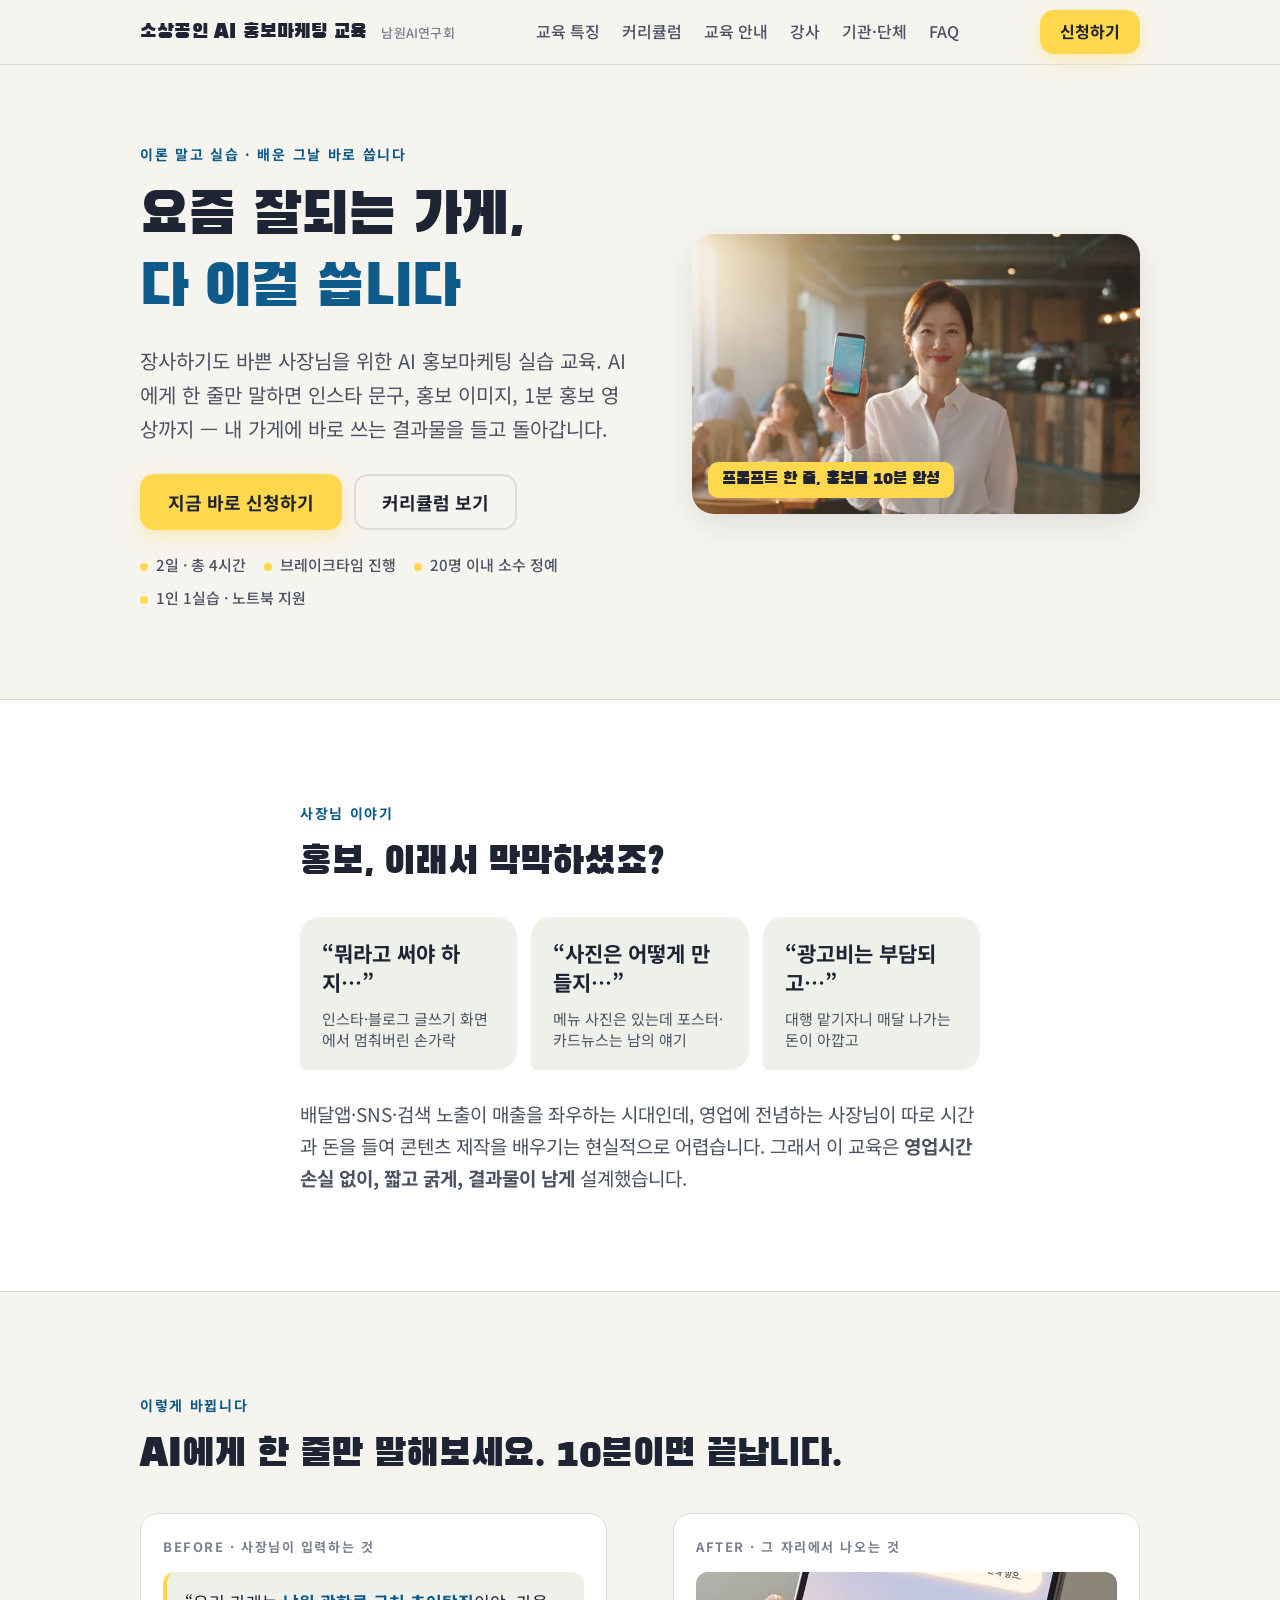
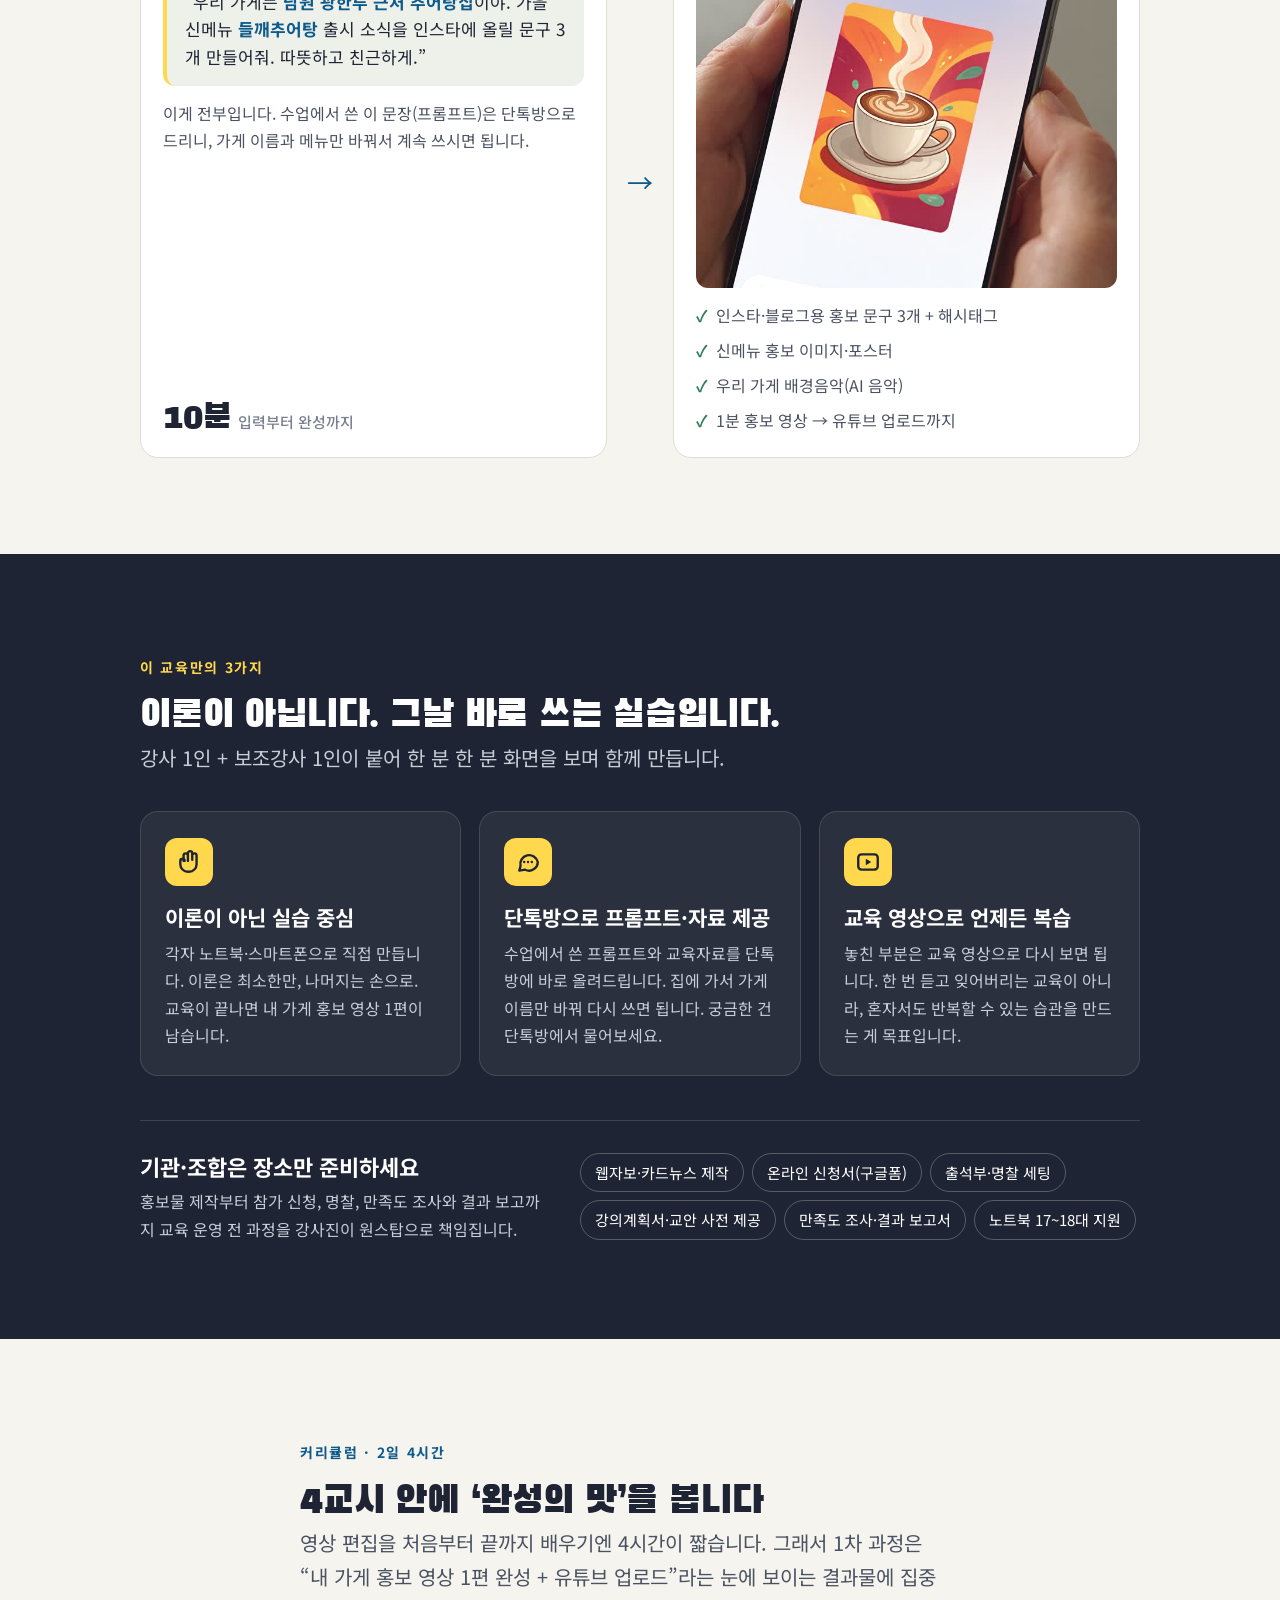
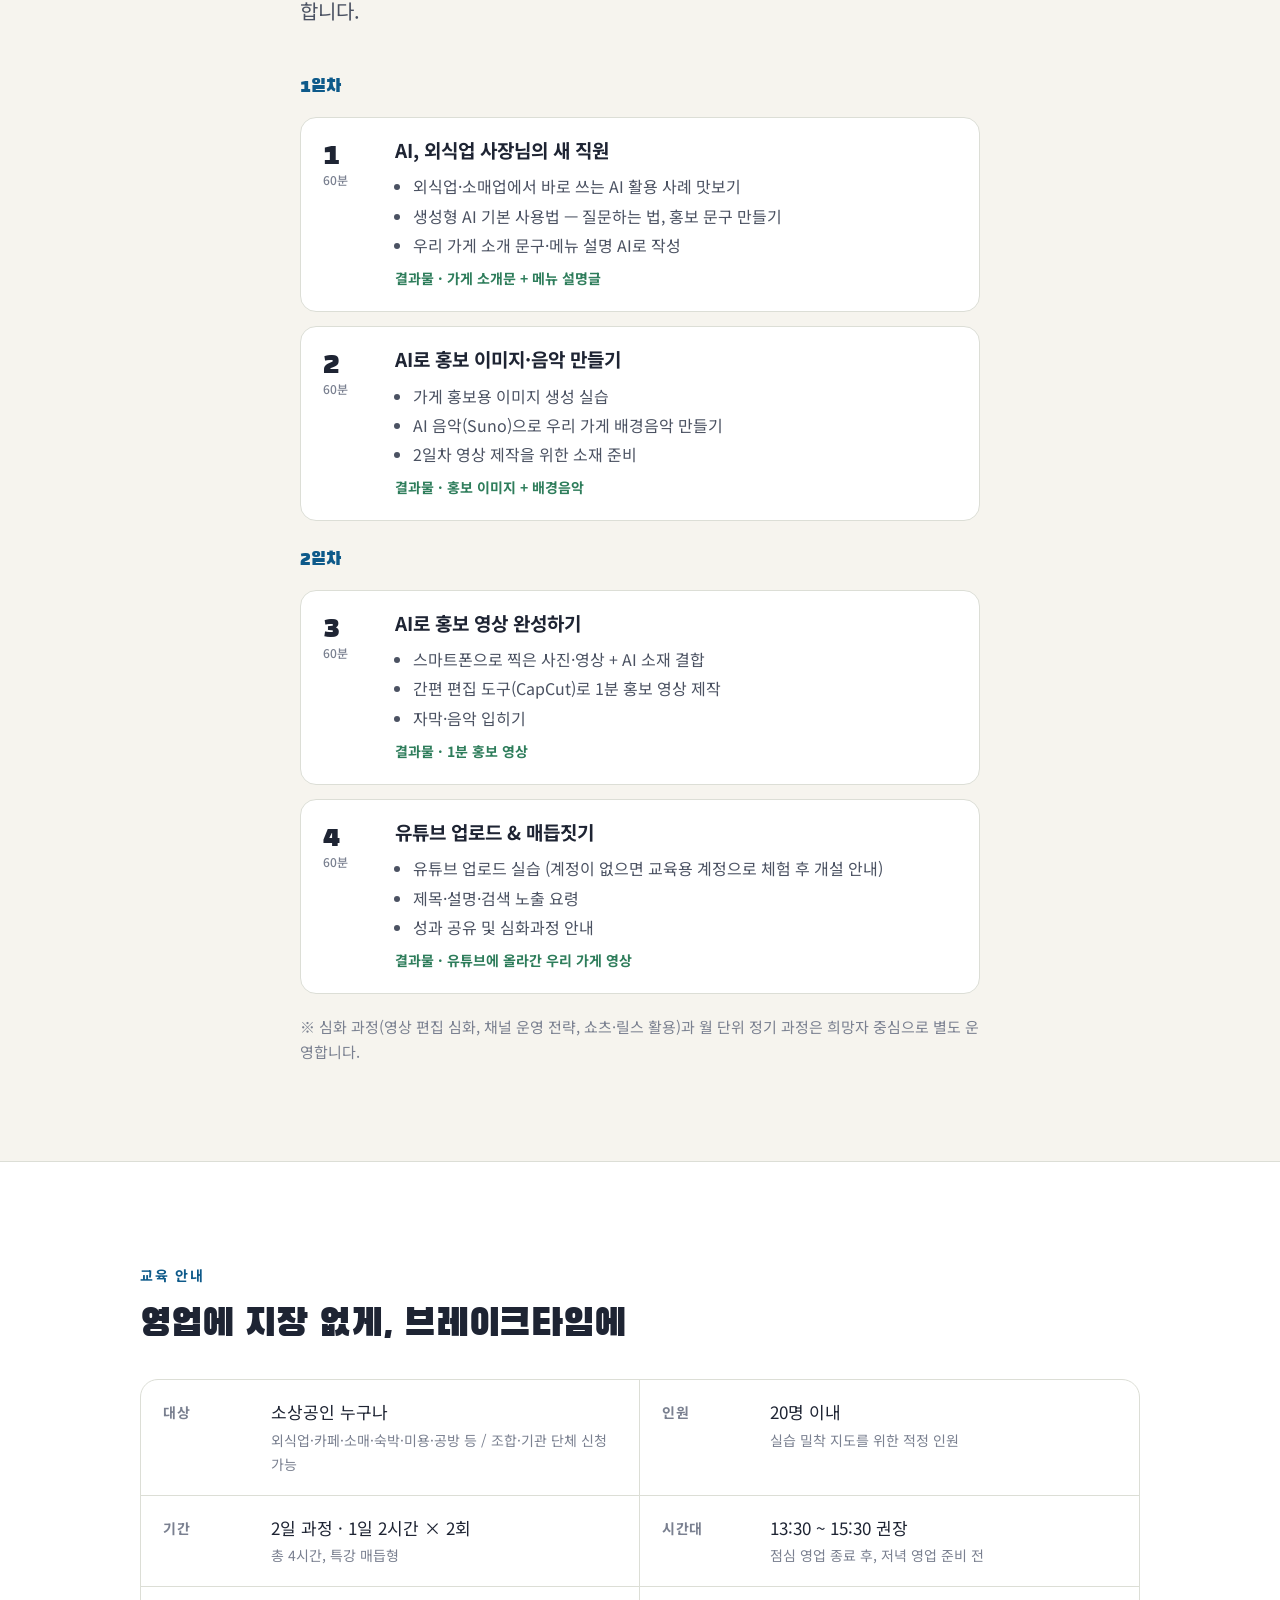
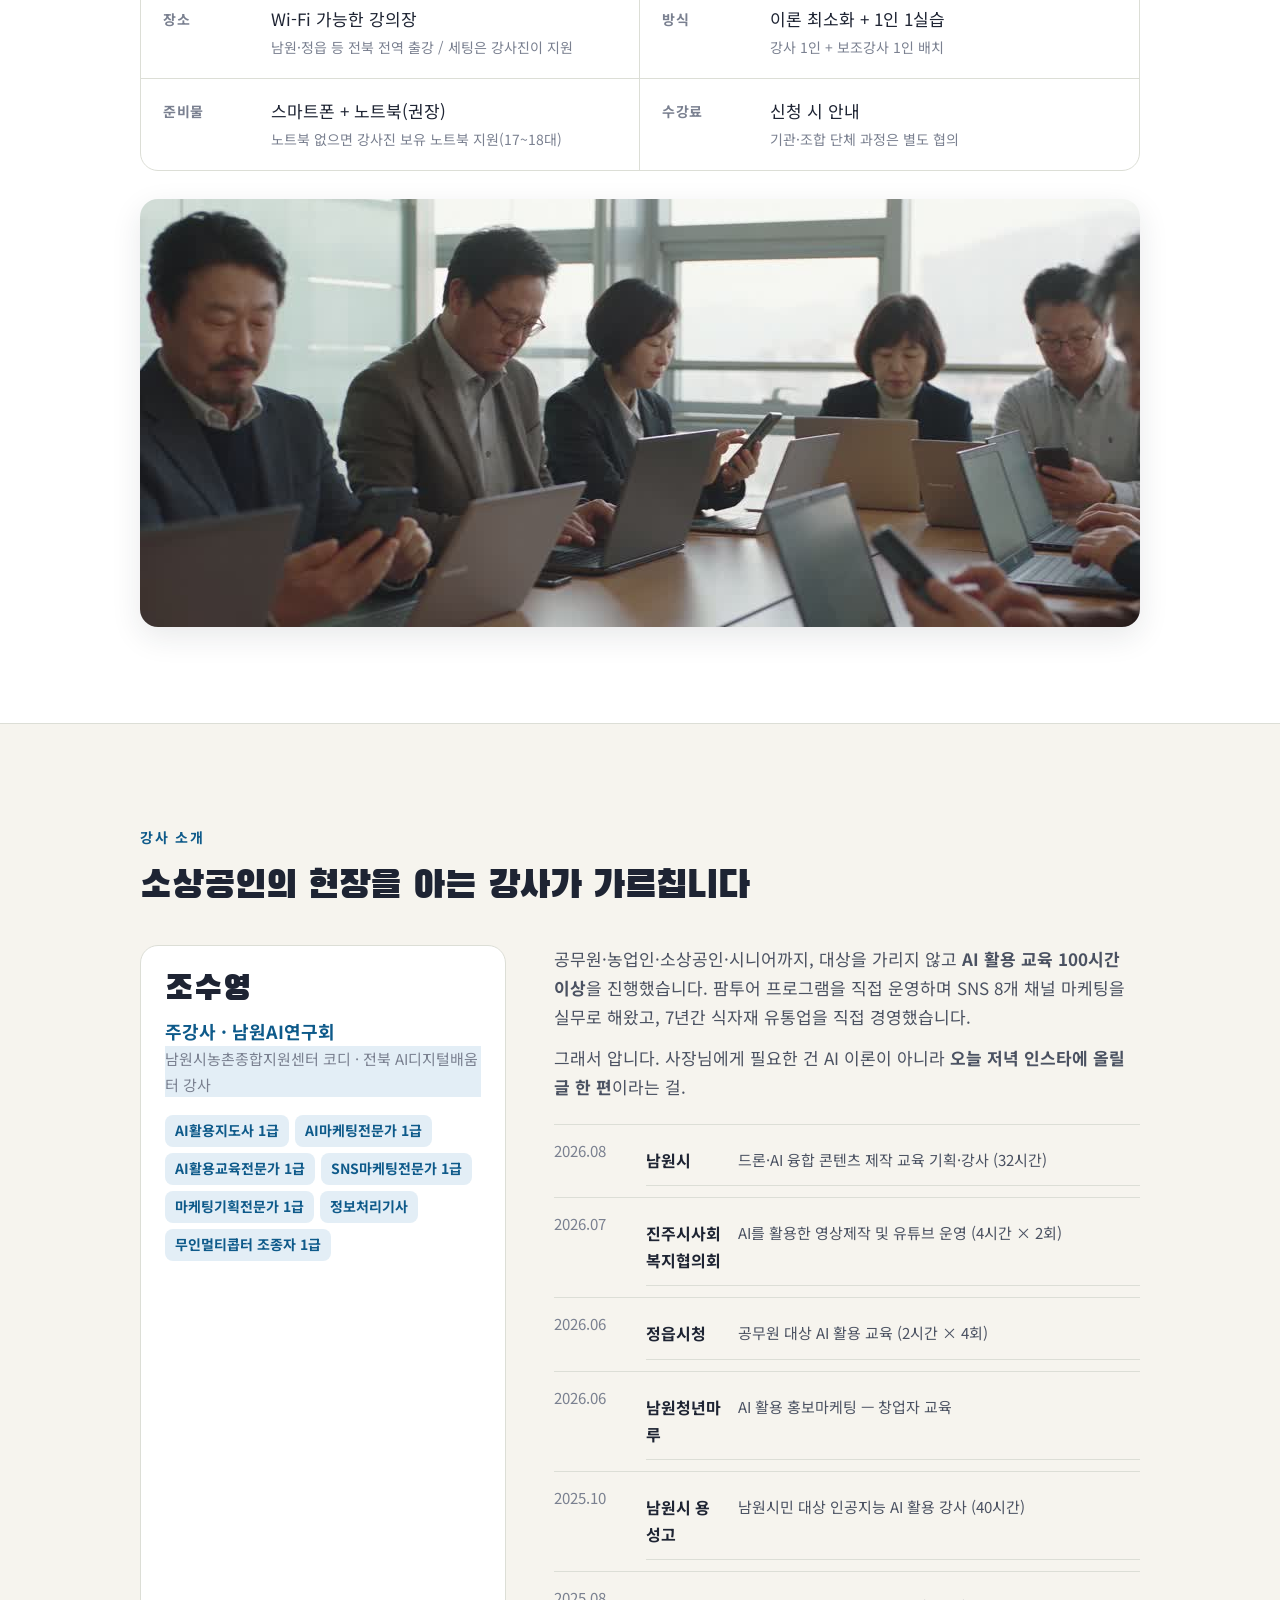
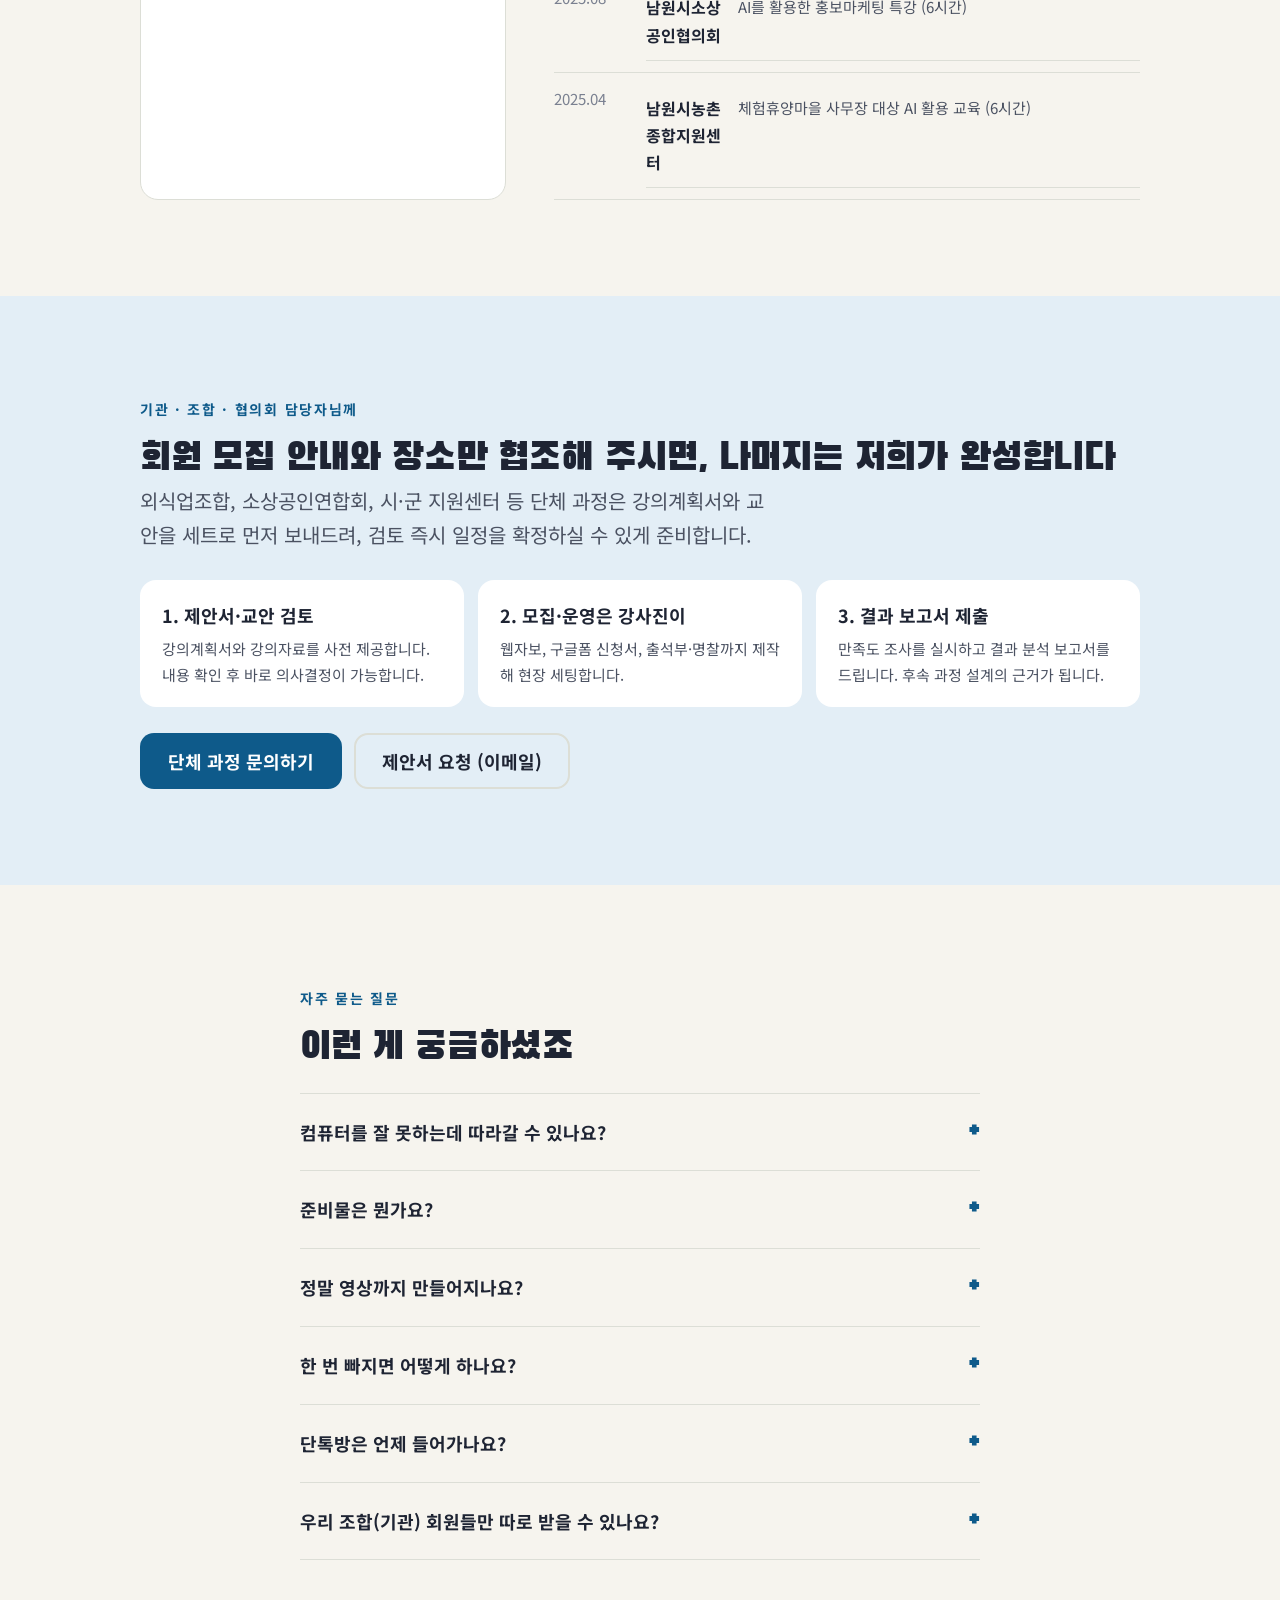
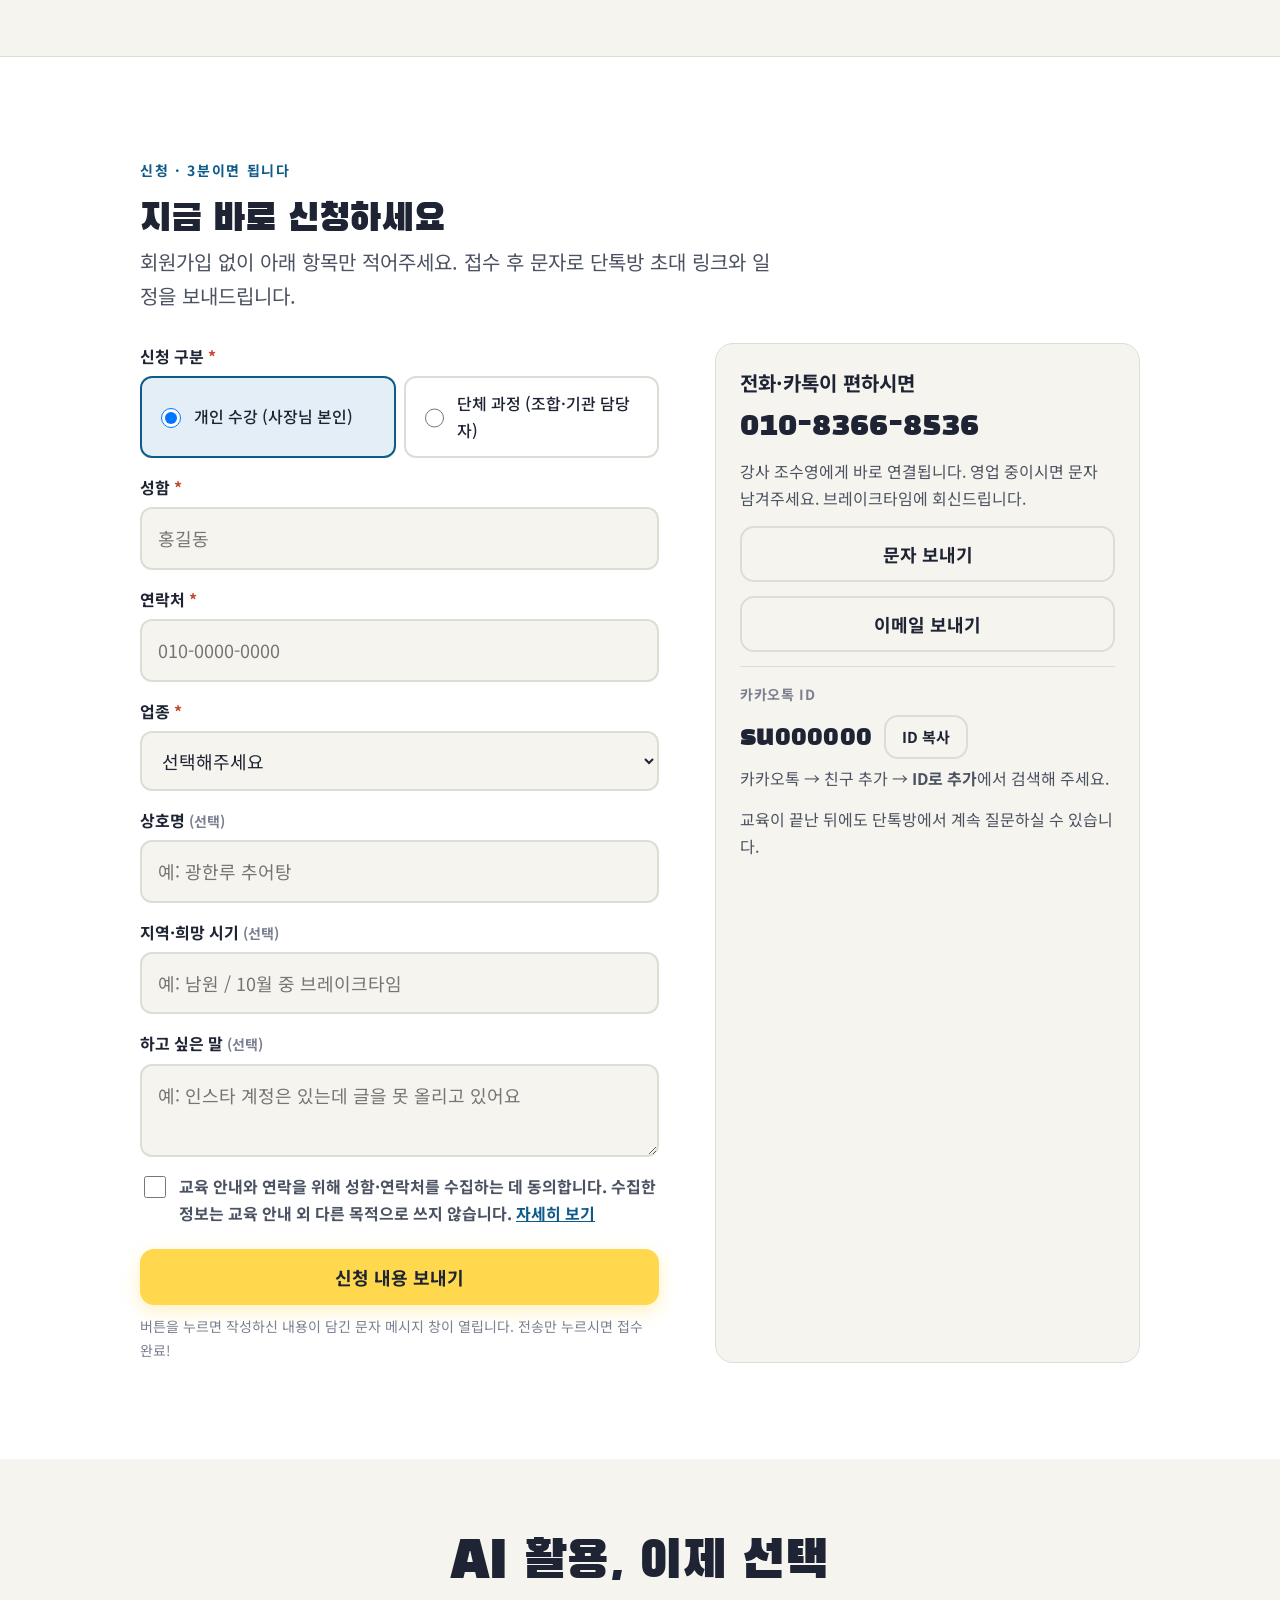
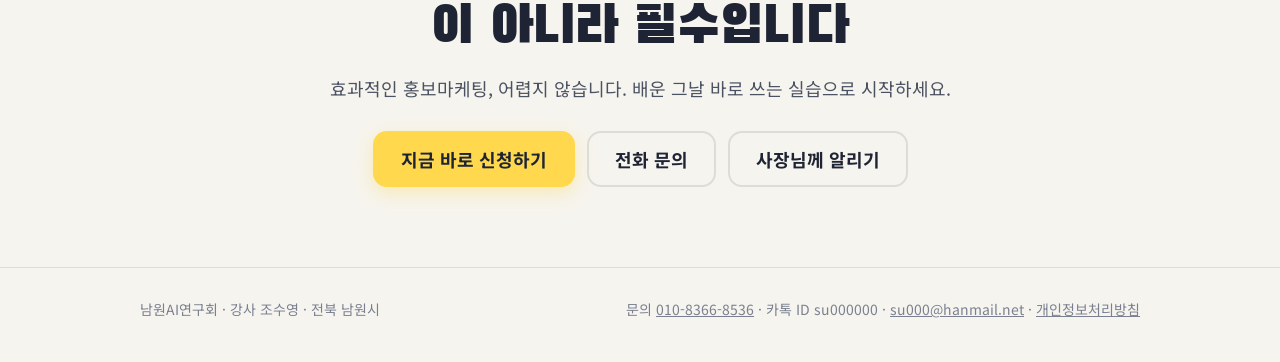
==== commit 5178106f: "카카오톡 ID(su000000) 추가 카톡 ID는 누를 수 있는 링크가 없어, 연락처 카드에 ID와 함께 복사 버튼을 두고 친구 추가 방법을 안내했습니다.  - index.html" ====
--- a/index.html
+++ b/index.html
@@ -8,7 +8,7 @@
 <meta name="author" content="남원AI연구회 · 조수영">
 <meta name="keywords" content="소상공인 AI 교육, AI 홍보마케팅, 남원 AI 교육, 자영업 마케팅 교육, 챗GPT 교육, AI 영상제작 교육">
 <meta name="theme-color" content="#FFD84D">
-<link rel="canonical" href="https://xn--ai-he2iv73b8zdy2gupbu8y5pq9oj55i.xn--ok0b850bc9gv3i.com/">
+<link rel="canonical" href="https://nwnubigo.github.io/cde_ai_edu/">
 
 <link rel="preconnect" href="https://fonts.googleapis.com">
 <link rel="preconnect" href="https://fonts.gstatic.com" crossorigin>
@@ -18,17 +18,17 @@
 <meta property="og:site_name" content="소상공인 AI 홍보마케팅 교육">
 <meta property="og:title" content="요즘 잘되는 가게, 다 이걸 씁니다 — 소상공인 AI 홍보마케팅 교육">
 <meta property="og:description" content="이론 말고 실습으로, 배운 그날 바로 우리 가게에 씁니다. 2일 4시간 · 브레이크타임 · 1인 1실습">
-<meta property="og:image" content="https://xn--ai-he2iv73b8zdy2gupbu8y5pq9oj55i.xn--ok0b850bc9gv3i.com/assets/img/hero.jpg">
+<meta property="og:image" content="https://nwnubigo.github.io/cde_ai_edu/assets/img/hero.jpg">
 <meta property="og:image:width" content="1280">
 <meta property="og:image:height" content="720">
 <meta property="og:image:alt" content="스마트폰으로 AI 홍보물을 만드는 가게 사장님">
-<meta property="og:url" content="https://xn--ai-he2iv73b8zdy2gupbu8y5pq9oj55i.xn--ok0b850bc9gv3i.com/">
+<meta property="og:url" content="https://nwnubigo.github.io/cde_ai_edu/">
 <meta property="og:type" content="website">
 <meta property="og:locale" content="ko_KR">
 <meta name="twitter:card" content="summary_large_image">
 <meta name="twitter:title" content="요즘 잘되는 가게, 다 이걸 씁니다 — 소상공인 AI 홍보마케팅 교육">
 <meta name="twitter:description" content="이론 말고 실습으로, 배운 그날 바로 우리 가게에 씁니다. 2일 4시간 · 1인 1실습">
-<meta name="twitter:image" content="https://xn--ai-he2iv73b8zdy2gupbu8y5pq9oj55i.xn--ok0b850bc9gv3i.com/assets/img/hero.jpg">
+<meta name="twitter:image" content="https://nwnubigo.github.io/cde_ai_edu/assets/img/hero.jpg">
 
 <link rel="icon" href="assets/img/favicon.svg" type="image/svg+xml">
 <link rel="apple-touch-icon" href="assets/img/favicon.svg">
@@ -360,6 +360,14 @@
         <p>강사 조수영에게 바로 연결됩니다. 영업 중이시면 문자 남겨주세요. 브레이크타임에 회신드립니다.</p>
         <a class="btn btn-ghost" href="sms:010-8366-8536?body=소상공인 AI 교육 문의드립니다.">문자 보내기</a>
         <a class="btn btn-ghost" href="mailto:su000@hanmail.net?subject=소상공인 AI 홍보마케팅 교육 문의">이메일 보내기</a>
+        <div class="kakao">
+          <span class="kakao-lbl">카카오톡 ID</span>
+          <div class="kakao-row">
+            <b id="kakaoId">su000000</b>
+            <button class="btn btn-ghost" type="button" id="kakaoBtn">ID 복사</button>
+          </div>
+          <p class="help">카카오톡 → 친구 추가 → <b>ID로 추가</b>에서 검색해 주세요.</p>
+        </div>
         <p class="help">교육이 끝난 뒤에도 단톡방에서 계속 질문하실 수 있습니다.</p>
       </aside>
     </div>
@@ -382,7 +390,7 @@
 <footer>
   <div class="wrap">
     <div>남원AI연구회 · 강사 조수영 · 전북 남원시</div>
-    <div>문의 <a href="tel:010-8366-8536">010-8366-8536</a> · <a href="mailto:su000@hanmail.net">su000@hanmail.net</a> · <a href="privacy.html">개인정보처리방침</a></div>
+    <div>문의 <a href="tel:010-8366-8536">010-8366-8536</a> · 카톡 ID su000000 · <a href="mailto:su000@hanmail.net">su000@hanmail.net</a> · <a href="privacy.html">개인정보처리방침</a></div>
   </div>
 </footer>
 
--- a/assets/css/style.css
+++ b/assets/css/style.css
@@ -287,3 +287,11 @@
 .doc th{background:var(--surface2);font-size:15px;color:var(--ink)}
 .doc .back{display:inline-block;margin-top:36px}
 .err-page{text-align:center;padding:100px 0}
+
+/* 카카오톡 ID */
+.kakao{border-top:1px solid var(--line);padding-top:16px;display:grid;gap:8px}
+.kakao-lbl{font-size:14px;font-weight:700;color:var(--muted);letter-spacing:.04em}
+.kakao-row{display:flex;align-items:center;gap:12px;flex-wrap:wrap}
+.kakao-row b{font-family:var(--display);font-size:26px;font-weight:400;line-height:1.1;letter-spacing:.01em}
+.kakao-row .btn{min-height:44px;padding:0 16px;font-size:15px;width:auto;flex:none}
+.kakao .help{margin-top:-2px}
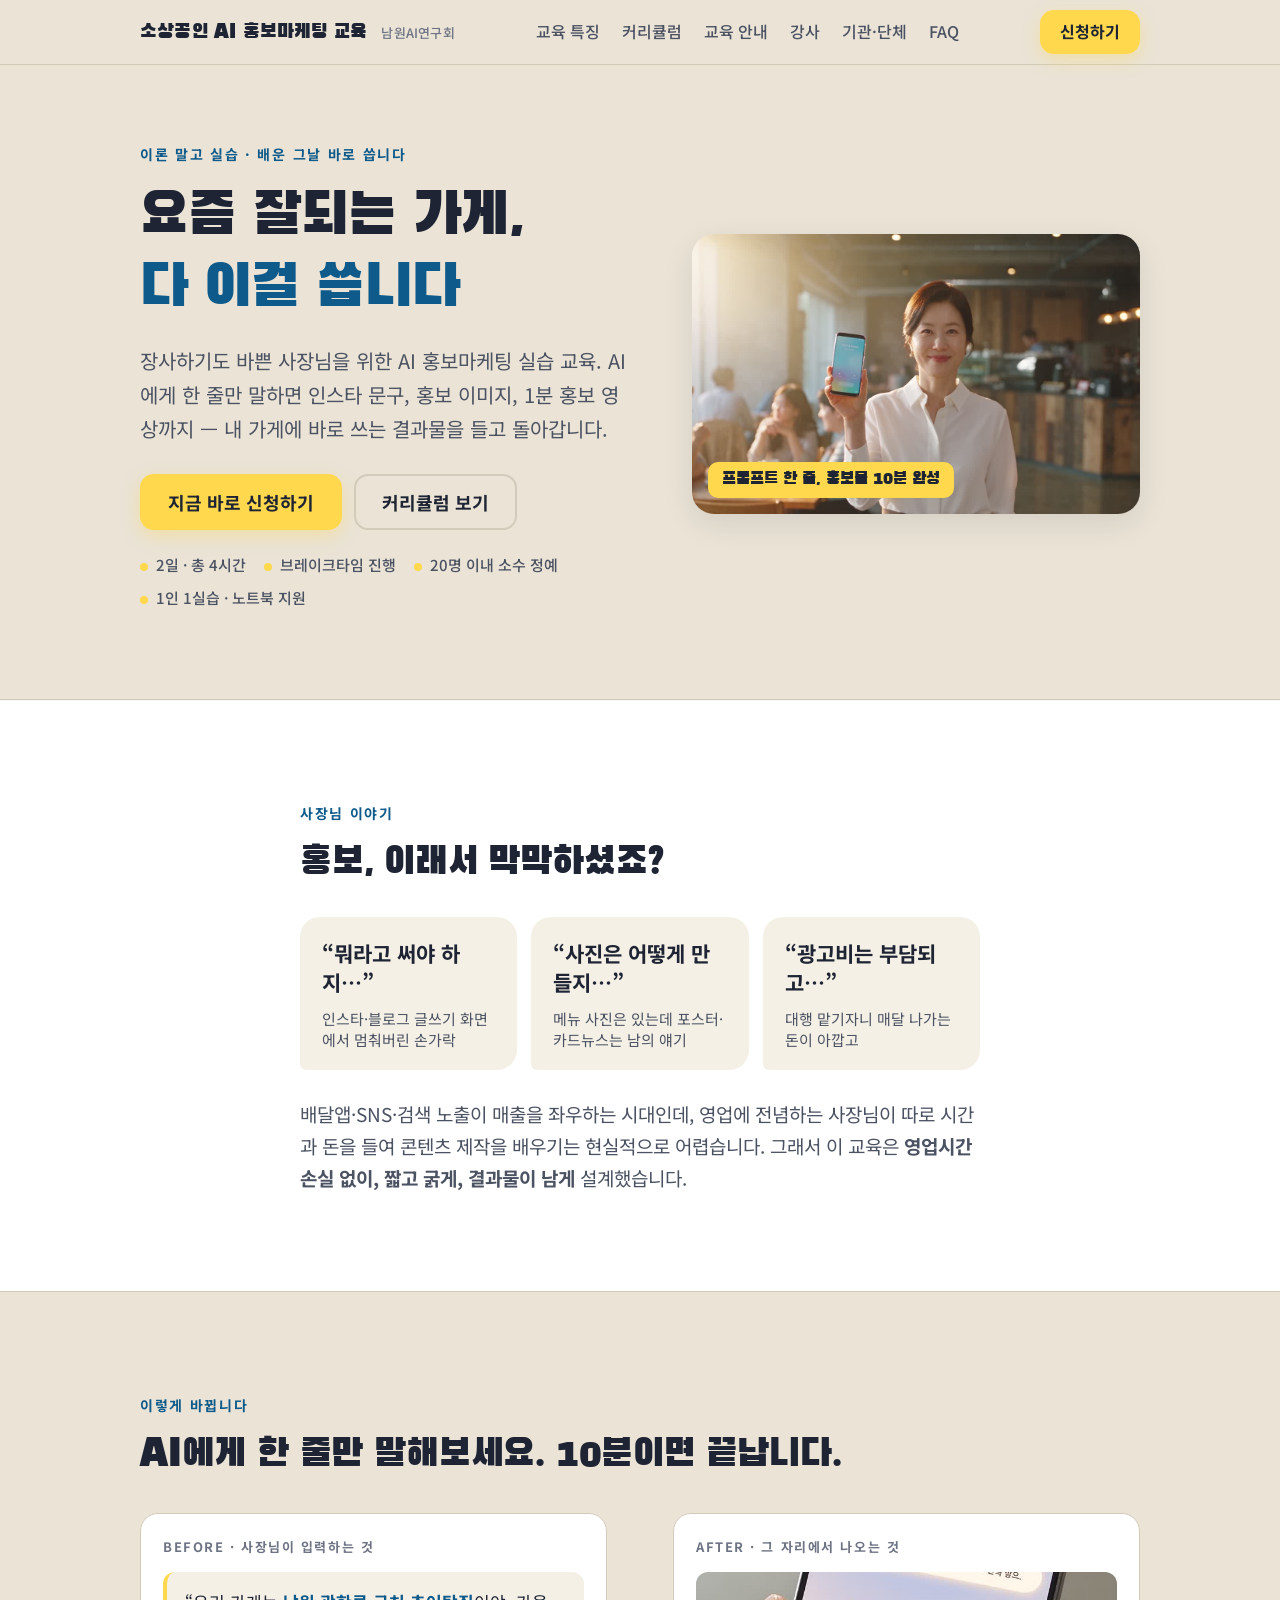
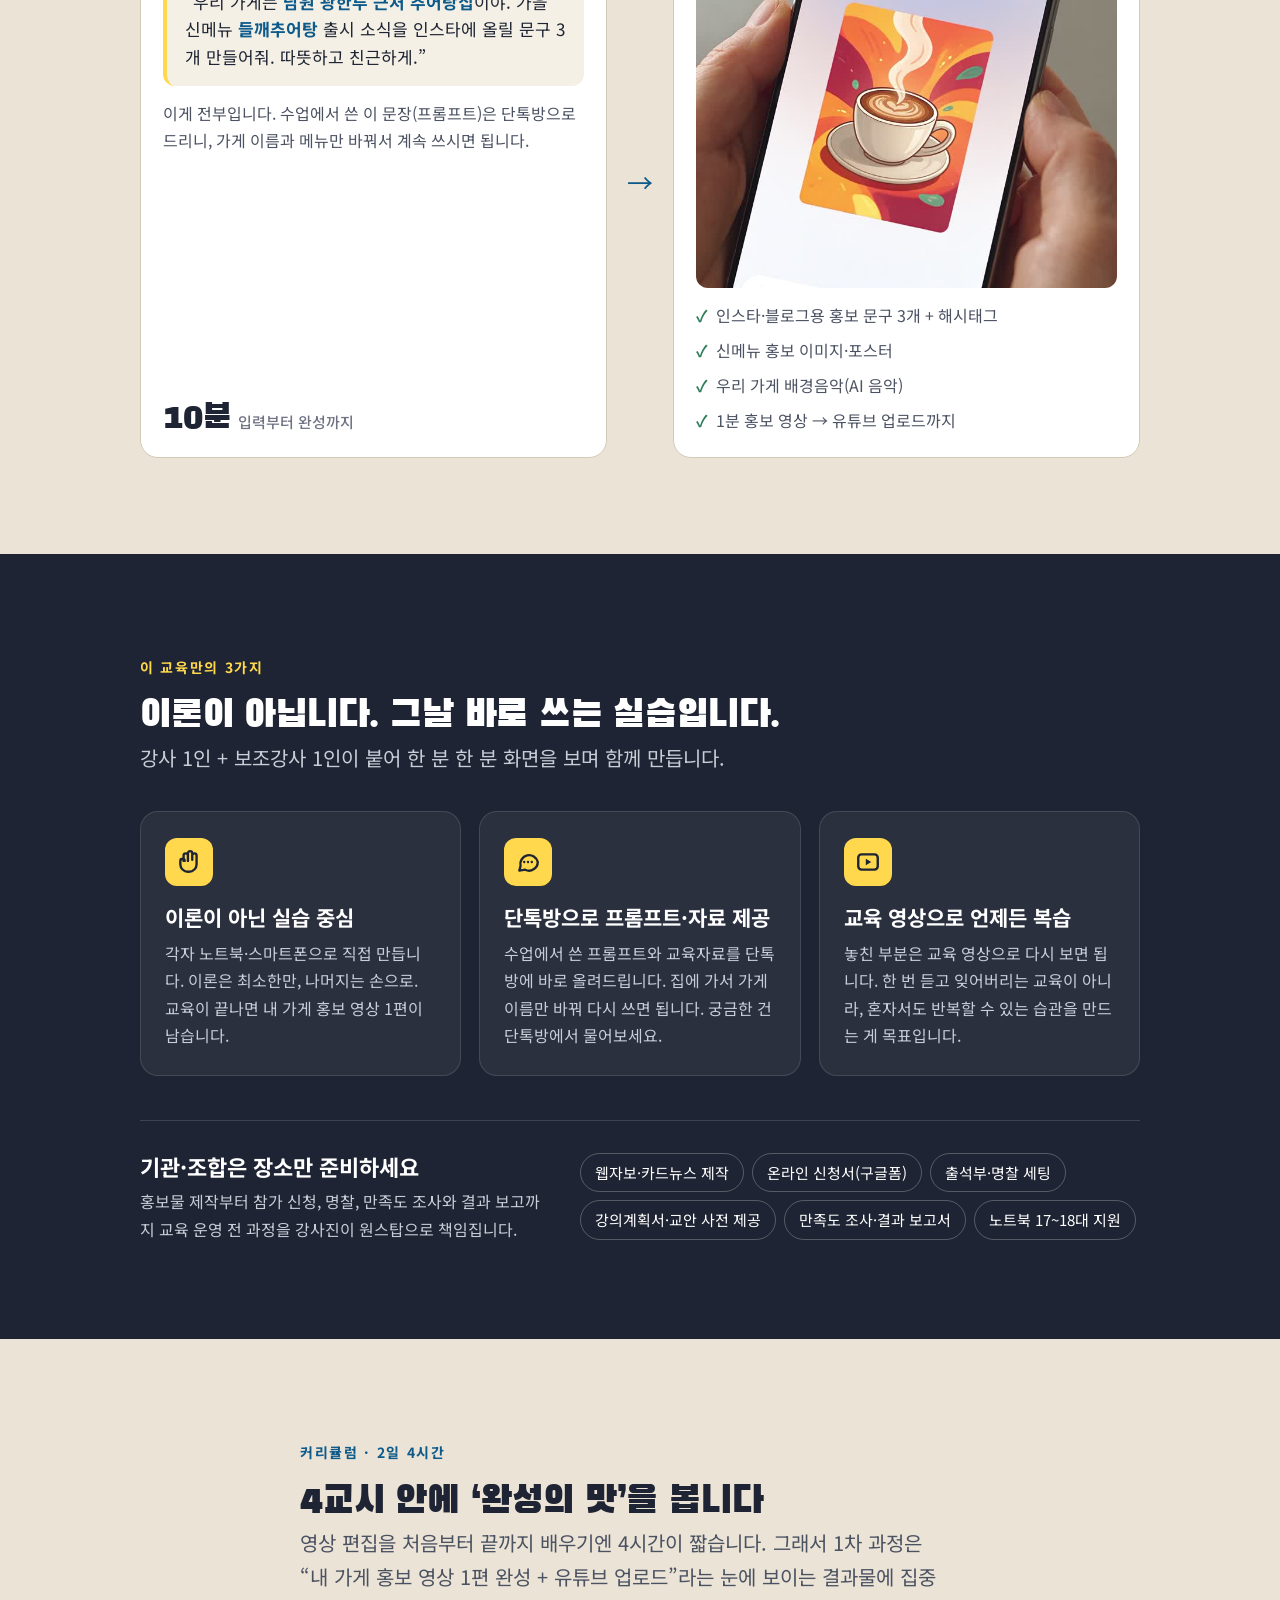
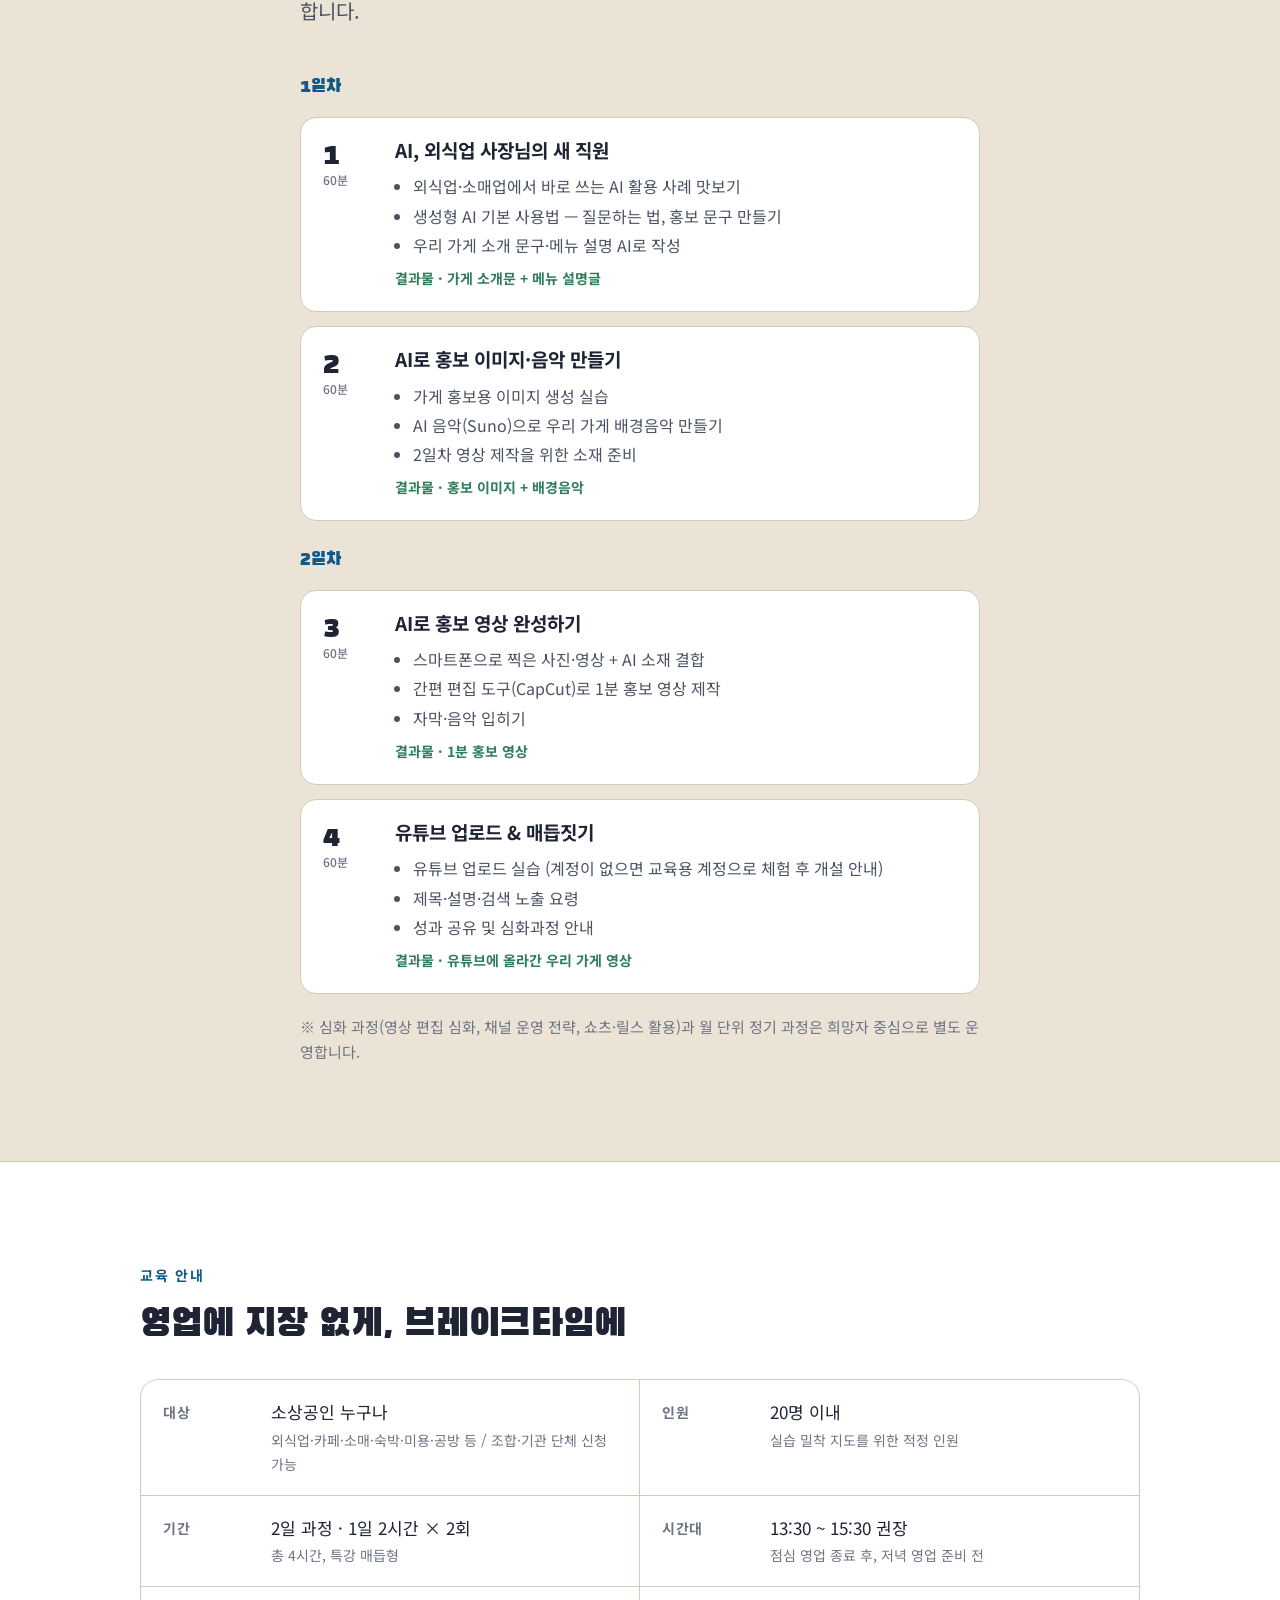
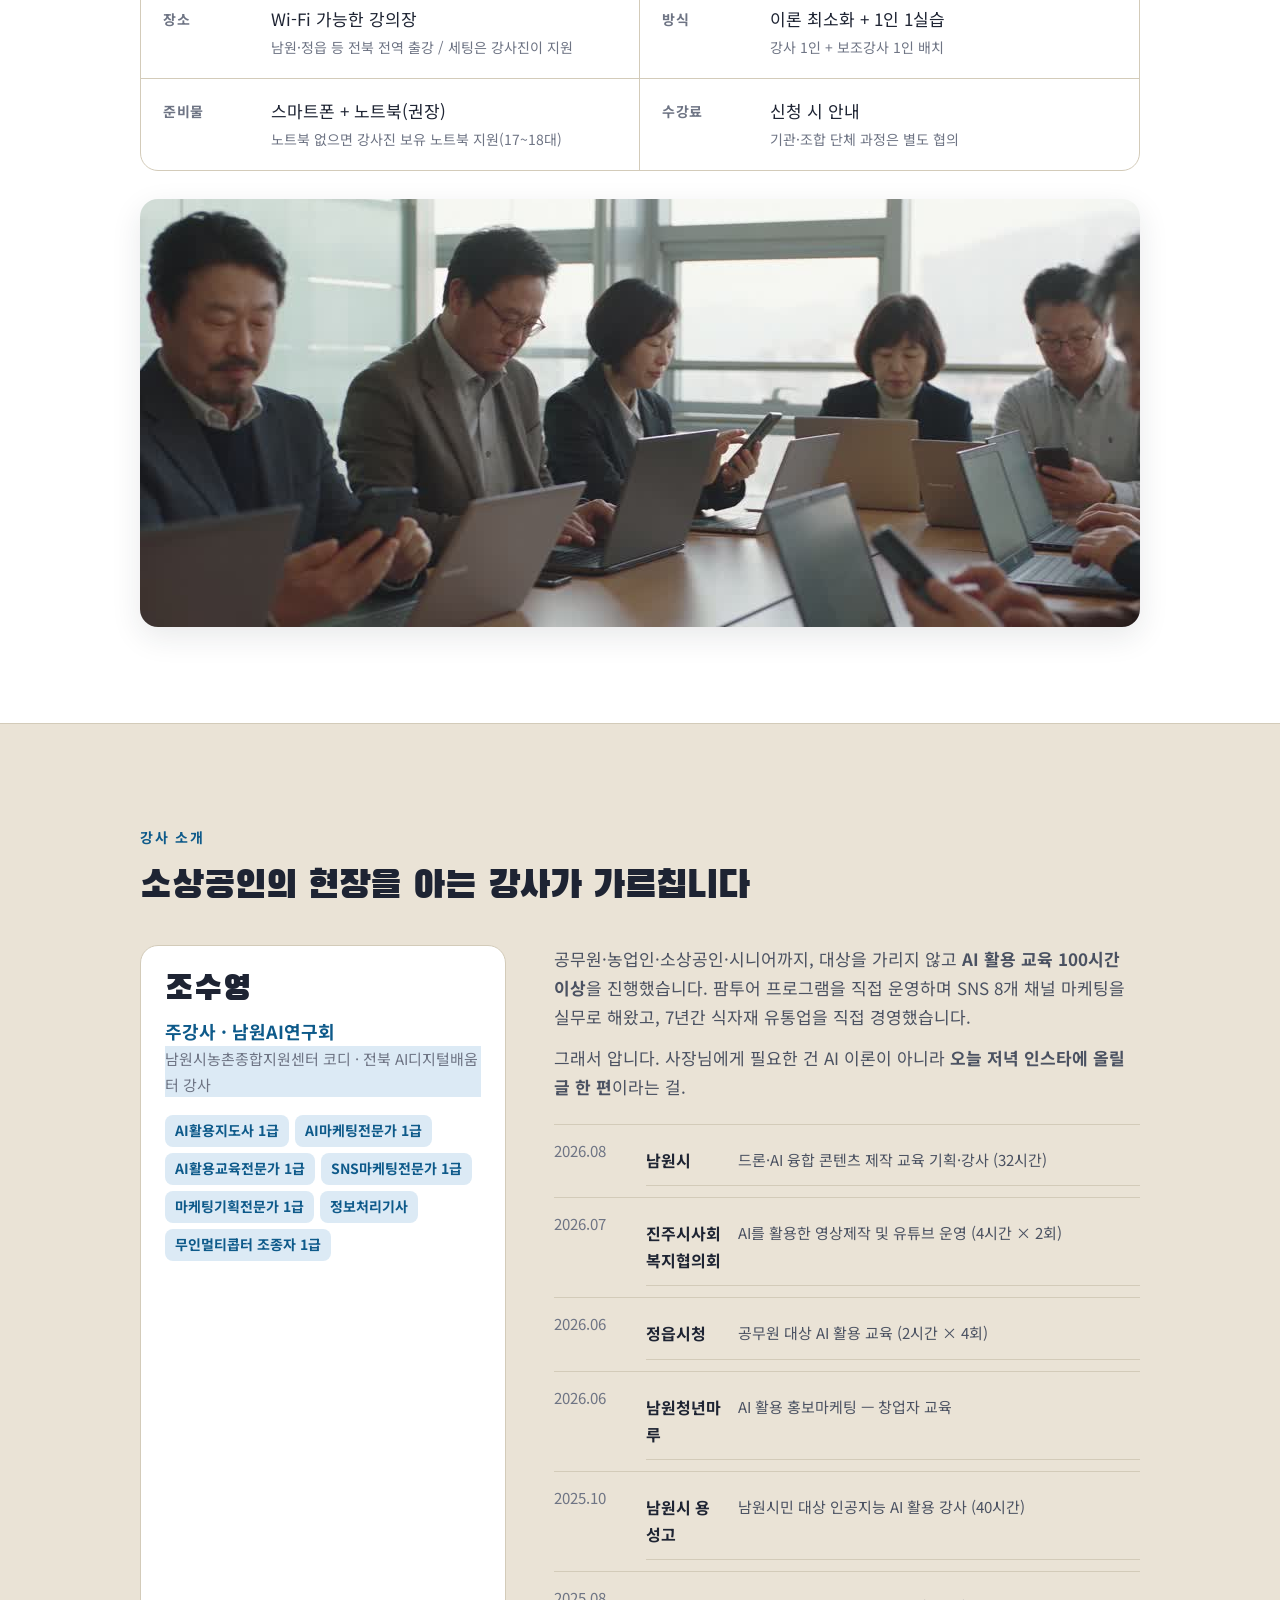
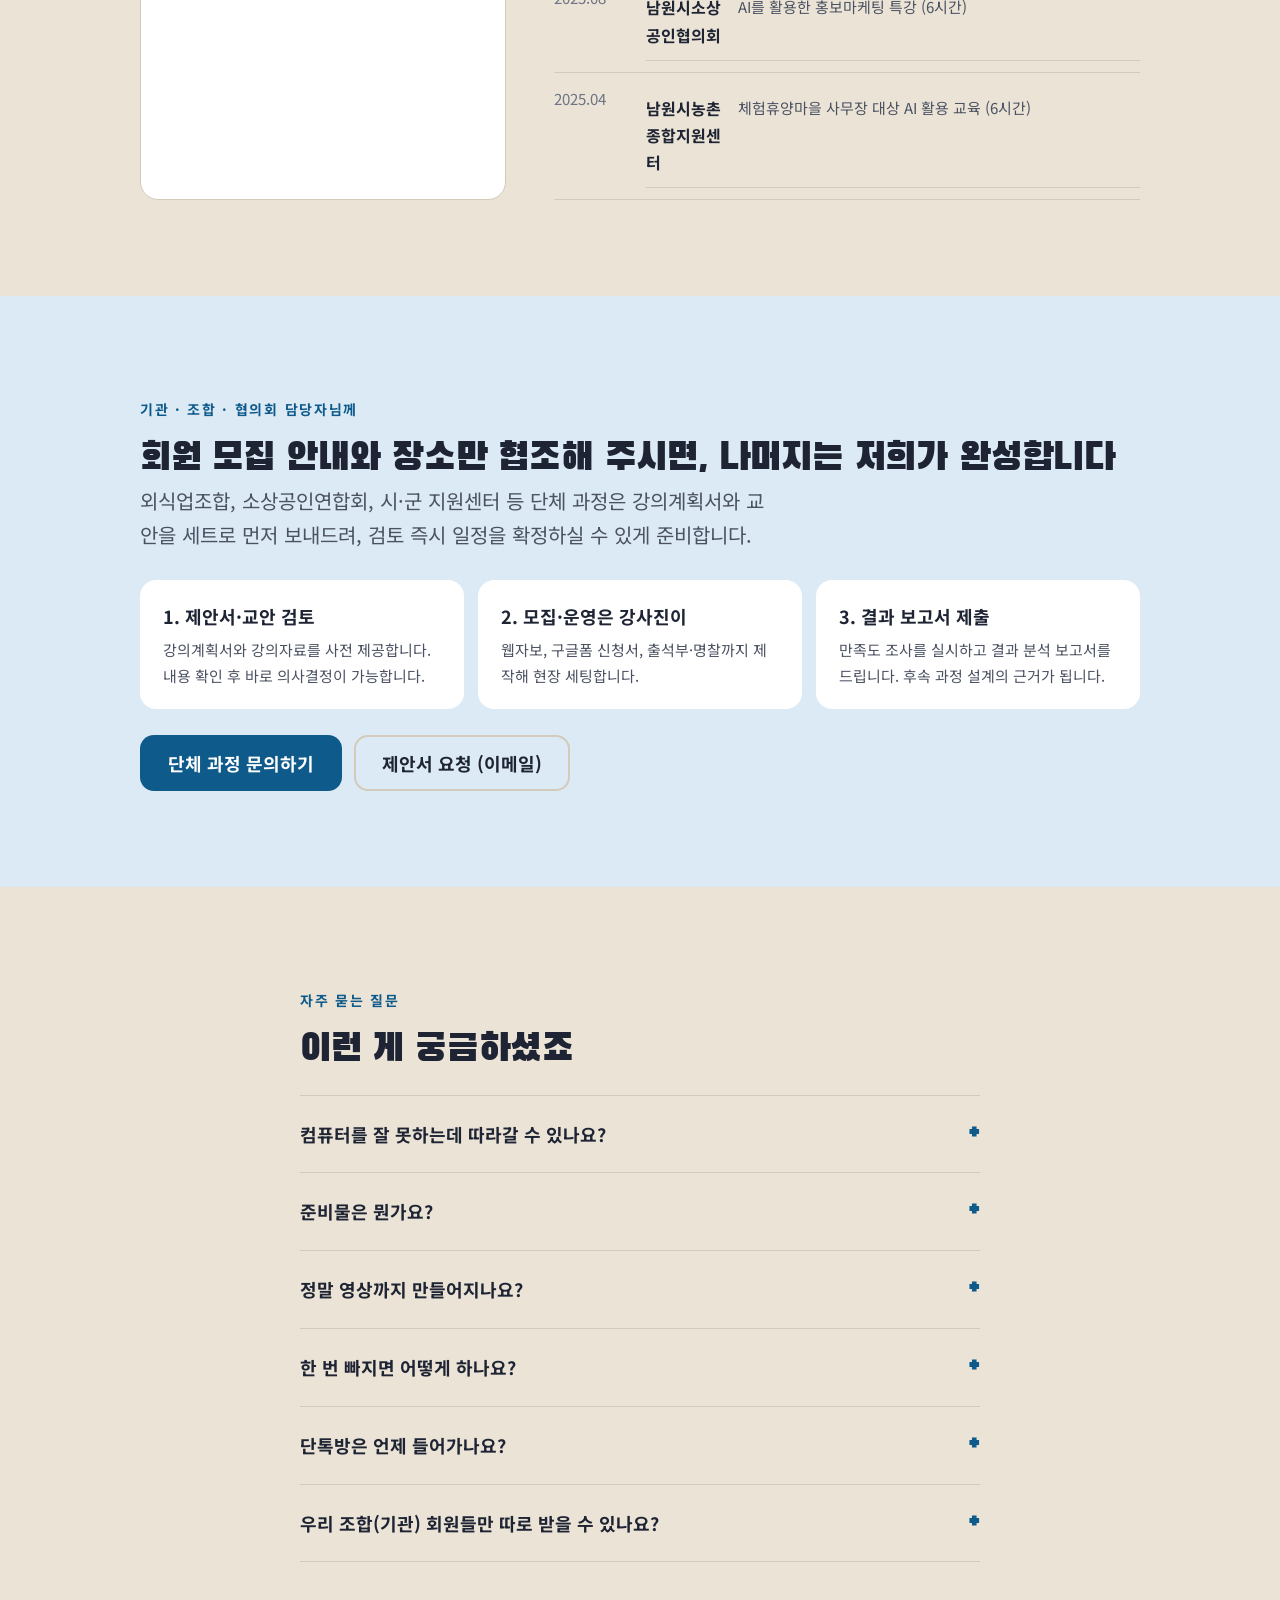
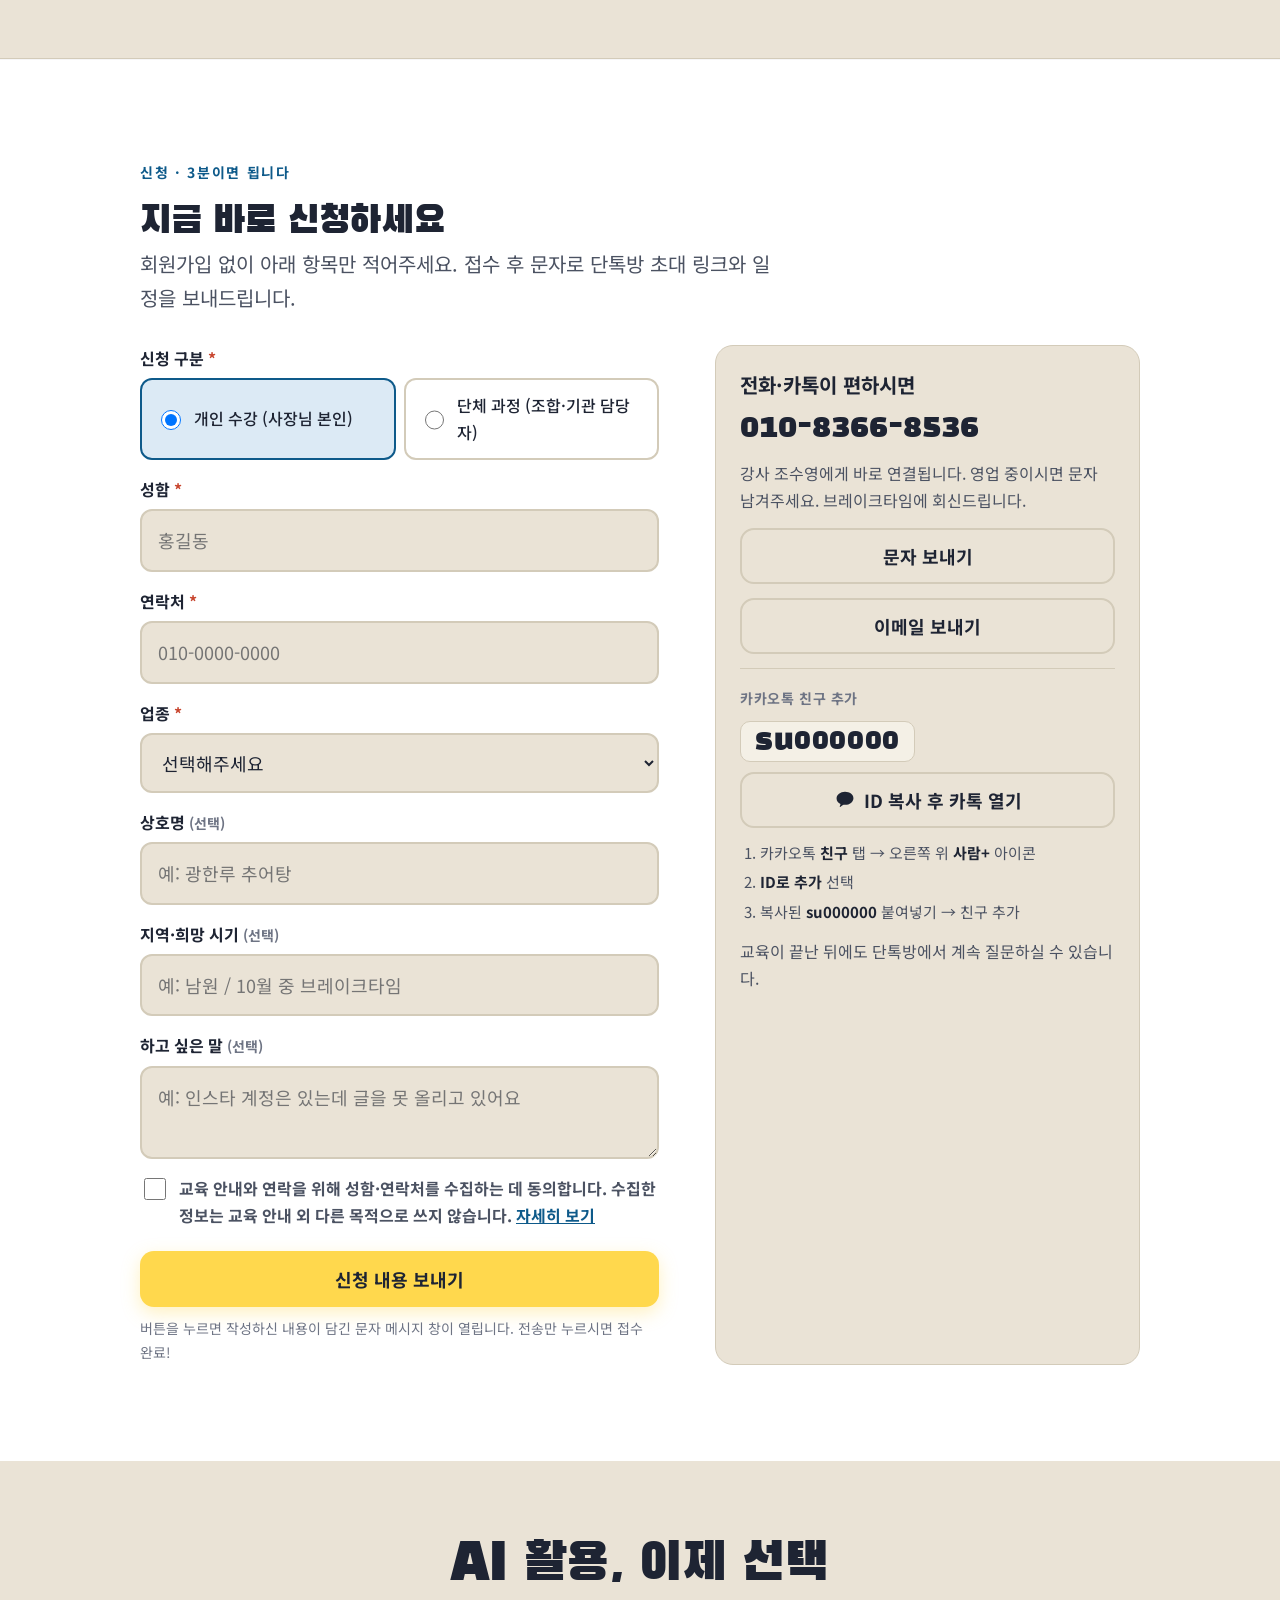
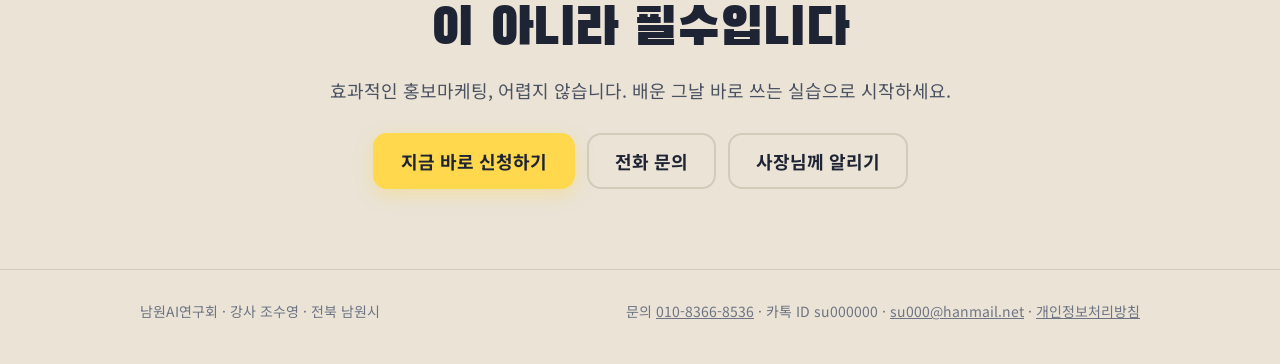
==== commit 11617e4d: "카톡 친구 추가 + 스마트폰 가독성 개선 다크 모드에서 "이 교육만의 3가지" 섹션이 보이지 않던 버그를 고쳤습니다. 배경으로 글자색 토큰(--ink)을 쓰고 있어서, 다크 모드에" ====
--- a/index.html
+++ b/index.html
@@ -361,12 +361,20 @@
         <a class="btn btn-ghost" href="sms:010-8366-8536?body=소상공인 AI 교육 문의드립니다.">문자 보내기</a>
         <a class="btn btn-ghost" href="mailto:su000@hanmail.net?subject=소상공인 AI 홍보마케팅 교육 문의">이메일 보내기</a>
         <div class="kakao">
-          <span class="kakao-lbl">카카오톡 ID</span>
+          <span class="kakao-lbl">카카오톡 친구 추가</span>
           <div class="kakao-row">
             <b id="kakaoId">su000000</b>
-            <button class="btn btn-ghost" type="button" id="kakaoBtn">ID 복사</button>
           </div>
-          <p class="help">카카오톡 → 친구 추가 → <b>ID로 추가</b>에서 검색해 주세요.</p>
+          <button class="btn btn-ghost" type="button" id="kakaoBtn">
+            <svg width="22" height="22" viewBox="0 0 24 24" fill="currentColor" aria-hidden="true"><path d="M12 3C6.9 3 2.8 6.3 2.8 10.3c0 2.6 1.7 4.8 4.3 6.1-.2.7-.7 2.5-.8 2.9-.1.5.2.5.4.4.2-.1 2.6-1.8 3.7-2.5.5.1 1.1.1 1.6.1 5.1 0 9.2-3.3 9.2-7.3S17.1 3 12 3z"/></svg>
+            ID 복사 후 카톡 열기
+          </button>
+          <p class="kakao-msg" id="kakaoMsg" role="status">ID가 복사됐습니다. 카카오톡에서 붙여넣어 주세요.</p>
+          <ol class="kakao-steps">
+            <li>카카오톡 <b>친구</b> 탭 → 오른쪽 위 <b>사람+</b> 아이콘</li>
+            <li><b>ID로 추가</b> 선택</li>
+            <li>복사된 <b>su000000</b> 붙여넣기 → 친구 추가</li>
+          </ol>
         </div>
         <p class="help">교육이 끝난 뒤에도 단톡방에서 계속 질문하실 수 있습니다.</p>
       </aside>
--- a/assets/css/style.css
+++ b/assets/css/style.css
@@ -1,25 +1,29 @@
 :root{
-  --bg:#F6F4EE; --surface:#FFFFFF; --surface2:#EEF0EA; --ink:#1E2433; --ink2:#4B5262; --muted:#7A8090;
-  --line:#DCDED6; --accent:#FFD84D; --accent-ink:#1E2433; --deep:#0E5A8A; --deep-soft:#E3EEF6;
+  --bg:#EAE3D6; --surface:#FFFFFF; --surface2:#F4F0E6; --ink:#1E2433; --ink2:#4B5262; --muted:#6E7484;
+  --line:#D3CBB9; --accent:#FFD84D; --accent-ink:#1E2433; --deep:#0E5A8A; --deep-soft:#DCEAF5;
   --ok:#2E7D5B; --shadow:0 10px 30px rgba(30,36,51,.10);
+  --panel-dark:#1E2433;
   --display:'Black Han Sans','Noto Sans KR',system-ui,sans-serif;
   --body:'Noto Sans KR',-apple-system,'Apple SD Gothic Neo','Malgun Gothic',system-ui,sans-serif;
 }
 @media (prefers-color-scheme: dark){
   :root:not([data-theme="light"]){
-    --bg:#141822; --surface:#1C2231; --surface2:#232A3B; --ink:#EEF0F4; --ink2:#C3C8D3; --muted:#8C93A3;
-    --line:#2E3547; --accent:#FFD84D; --accent-ink:#1A1F2B; --deep:#7FB8E8; --deep-soft:#1E2E3F;
+    --bg:#0D1119; --surface:#1B2231; --surface2:#252D40; --ink:#EEF0F4; --ink2:#C3C8D3; --muted:#949BAB;
+    --line:#333B50; --accent:#FFD84D; --accent-ink:#1A1F2B; --deep:#7FB8E8; --deep-soft:#1E2E3F;
     --ok:#6CC49A; --shadow:0 10px 30px rgba(0,0,0,.35);
+  --panel-dark:#1A2130;
+    --panel-dark:#1A2130;
   }
 }
 :root[data-theme="dark"]{
-  --bg:#141822; --surface:#1C2231; --surface2:#232A3B; --ink:#EEF0F4; --ink2:#C3C8D3; --muted:#8C93A3;
-  --line:#2E3547; --accent:#FFD84D; --accent-ink:#1A1F2B; --deep:#7FB8E8; --deep-soft:#1E2E3F;
+  --bg:#0D1119; --surface:#1B2231; --surface2:#252D40; --ink:#EEF0F4; --ink2:#C3C8D3; --muted:#949BAB;
+  --line:#333B50; --accent:#FFD84D; --accent-ink:#1A1F2B; --deep:#7FB8E8; --deep-soft:#1E2E3F;
   --ok:#6CC49A; --shadow:0 10px 30px rgba(0,0,0,.35);
+  --panel-dark:#1A2130;
 }
 *{box-sizing:border-box}
 html{scroll-behavior:smooth}
-body{margin:0;background:var(--bg);color:var(--ink);font-family:var(--body);font-size:18px;line-height:1.7;-webkit-font-smoothing:antialiased;padding-bottom:88px}
+body{margin:0;background:var(--bg);color:var(--ink);font-family:var(--body);font-size:18px;line-height:1.7;-webkit-font-smoothing:antialiased;-webkit-text-size-adjust:100%;text-size-adjust:100%;-webkit-tap-highlight-color:rgba(14,90,138,.12);padding-bottom:88px}
 @media (min-width:900px){body{padding-bottom:0}}
 h1,h2,h3{margin:0;line-height:1.25;text-wrap:balance;font-weight:700}
 h1{font-family:var(--display);font-weight:400;font-size:clamp(34px,7vw,58px);letter-spacing:-.01em}
@@ -90,7 +94,7 @@
 .timer small{font-family:var(--body);font-size:15px;font-weight:500;color:var(--muted);margin-left:6px}
 
 /* why */
-.why{background:var(--ink);color:#F3F4F7}
+.why{background:var(--panel-dark);color:#F3F4F7}
 .why .eyebrow{color:var(--accent)}
 .why h2{color:#fff}
 .why .lead{color:#C9CDD8}
@@ -295,3 +299,75 @@
 .kakao-row b{font-family:var(--display);font-size:26px;font-weight:400;line-height:1.1;letter-spacing:.01em}
 .kakao-row .btn{min-height:44px;padding:0 16px;font-size:15px;width:auto;flex:none}
 .kakao .help{margin-top:-2px}
+
+/* ===== 스마트폰 최적화 ===== */
+
+/* 흰색 섹션이 바탕과 구분되도록 경계를 또렷하게 (폰 화면·야외 대비) */
+.pain, .info, .apply{box-shadow:0 1px 0 rgba(30,36,51,.04) inset}
+.ba-card, .lesson, .card-name, .step, .contact{border:1px solid var(--line)}
+.step{border:1px solid transparent}
+
+@media (max-width:899px){
+  /* 섹션마다 리듬이 생기도록 여백을 조금 더 */
+  section{padding:56px 0}
+  .wrap{padding:0 18px}
+
+  /* 위아래 경계선을 굵혀 흰 패널의 시작·끝이 보이게 */
+  .pain, .info, .apply{border-top:2px solid var(--line);border-bottom:2px solid var(--line)}
+
+  /* 카드가 바탕 위에 떠 보이도록 */
+  .ba-card, .lesson, .card-name, .step, .contact, .bubble{box-shadow:0 2px 8px rgba(30,36,51,.05)}
+  .step{border-color:var(--line)}
+
+  /* 세로로 쌓이므로 화살표도 아래를 향하게 */
+  .ba-arrow{transform:rotate(90deg);font-size:30px;padding:2px 0}
+
+  /* 제목·본문 크기 손보기 */
+  .lead{font-size:19px}
+  .bubble{font-size:20px}
+  .eyebrow{font-size:13px}
+
+  /* 교육 안내 표: 라벨 폭을 줄여 값이 넉넉하게 */
+  .infogrid div{grid-template-columns:74px 1fr;gap:10px;padding:16px 18px}
+  .infogrid dd{font-size:16px}
+
+  /* 강사 이력: 날짜 열 축소 */
+  .hist div{grid-template-columns:66px 1fr;gap:10px}
+
+  /* 커리큘럼 회차 번호 */
+  .lesson{padding:18px 18px}
+  .lesson .n{min-width:44px;font-size:25px}
+  .lesson ul{font-size:15px;padding-left:16px}
+
+  /* 손가락으로 누르기 쉽게 */
+  details summary{padding:20px 0;min-height:56px}
+  .nav a{min-height:52px;display:flex;align-items:center}
+  .certs li{padding:6px 12px}
+}
+
+/* 아주 좁은 화면(갤럭시 구형 등) */
+@media (max-width:360px){
+  body{font-size:17px}
+  .wrap{padding:0 15px}
+  .infogrid div{grid-template-columns:1fr;gap:2px}
+  .infogrid dt{padding-top:0}
+  .btn{padding:0 18px;font-size:17px}
+}
+
+/* 신청 폼이 화면에 들어오면 하단 고정 버튼을 숨겨 폼을 가리지 않게 */
+.sticky{transition:transform .25s ease,opacity .25s ease}
+.sticky.hide{transform:translateY(120%);opacity:0;pointer-events:none}
+@media (prefers-reduced-motion:reduce){.sticky{transition:none}}
+
+/* ===== 카카오톡 친구 추가 ===== */
+.kakao{border-top:1px solid var(--line);padding-top:18px;display:grid;gap:10px}
+.kakao-lbl{font-size:14px;font-weight:700;color:var(--muted);letter-spacing:.04em}
+.kakao-row{display:flex;align-items:center;gap:12px;flex-wrap:wrap}
+.kakao-row b{font-family:var(--display);font-size:28px;font-weight:400;line-height:1.1;letter-spacing:.02em;
+  background:var(--surface2);border:1px solid var(--line);border-radius:10px;padding:4px 14px}
+.kakao .btn{width:100%}
+.kakao-steps{margin:2px 0 0;padding-left:20px;display:grid;gap:4px;font-size:15px;color:var(--ink2)}
+.kakao-steps li{margin:0}
+.kakao-steps b{color:var(--ink)}
+.kakao-msg{font-size:15px;font-weight:700;color:var(--ok);display:none}
+.kakao-msg.show{display:block}
